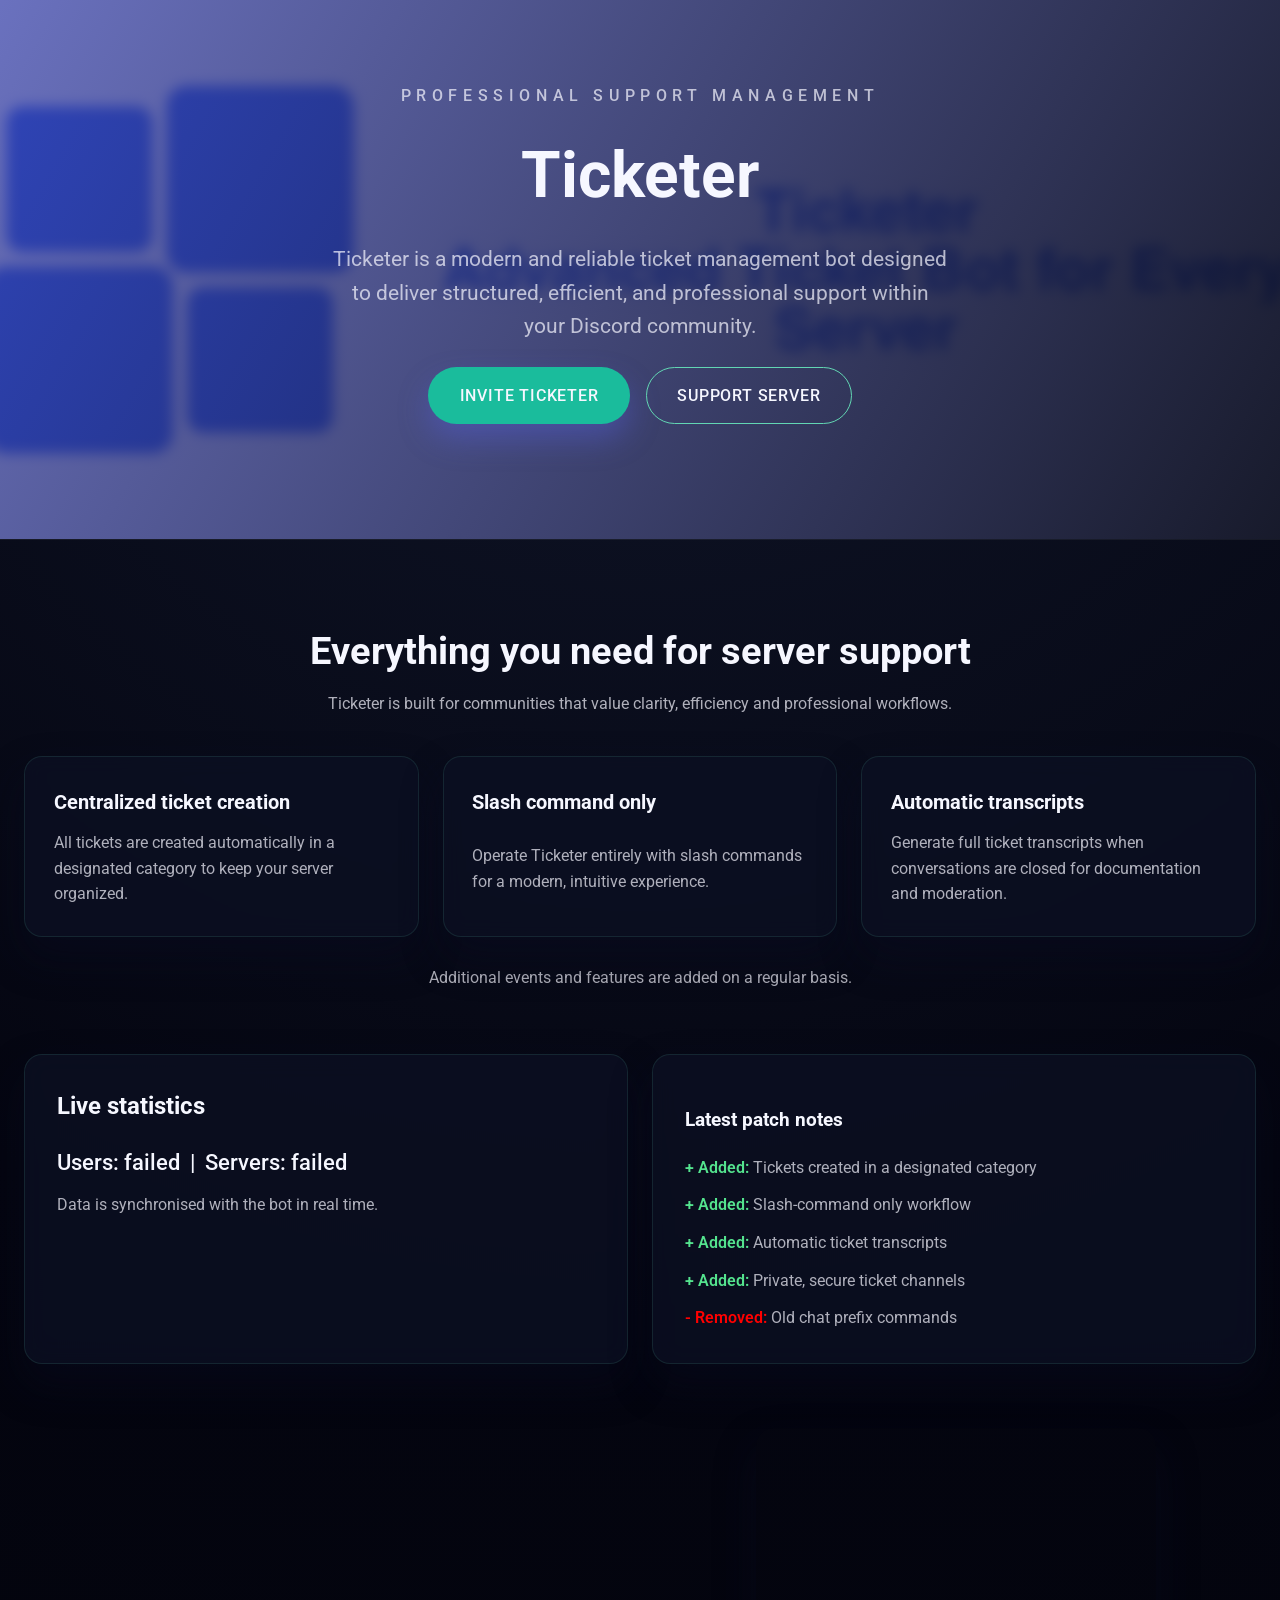
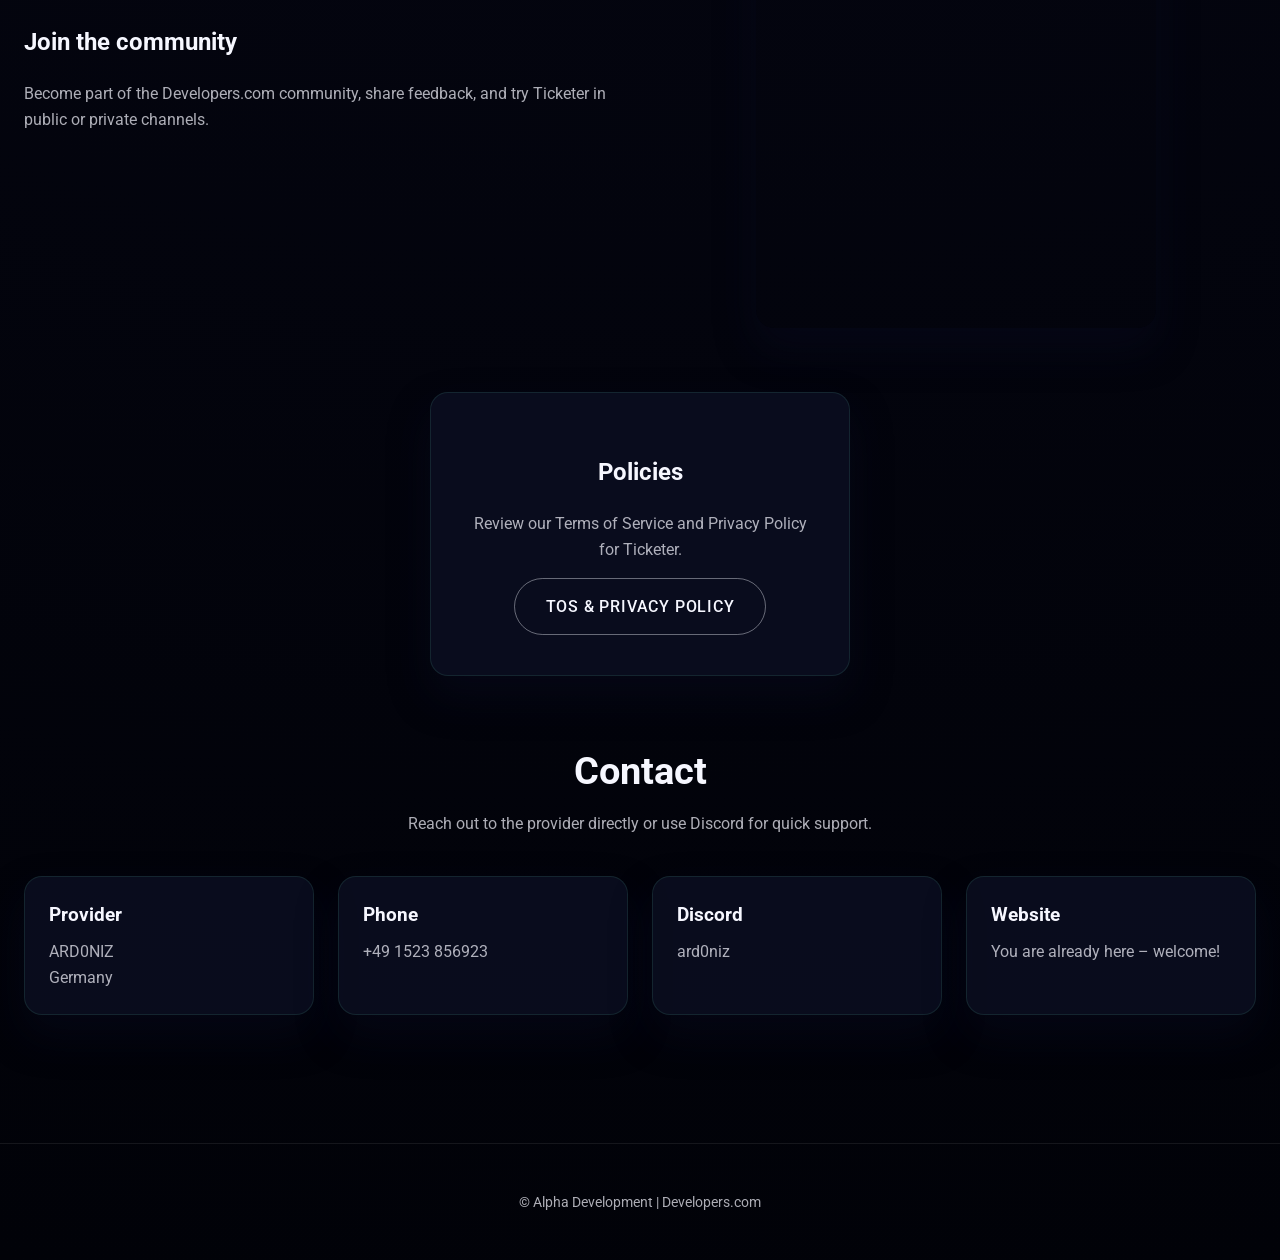
==== index.html @ adfc54b8 "Update index.html" ====
<!doctype html>
<html lang="en">

<head>
    <meta charset="utf-8">
    <title>Ticketer</title>
    <meta name="author" content="windows">
    <meta name="date" content="2023-05-12T11:14:05+0200">
    <meta name="viewport" content="width=device-width, initial-scale=1">
    <link rel="stylesheet" href="style.css" type="text/css">
    <link rel="icon" type="image/x-icon" href="Bilder/Logo.png">

    <link rel="preconnect" href="https://fonts.googleapis.com">
    <link rel="preconnect" href="https://fonts.gstatic.com" crossorigin>
    <link href="https://fonts.googleapis.com/css2?family=Roboto:wght@100;300;500;700&display=swap" rel="stylesheet">
<!-- Open Graph für Discord (Großes Banner) -->
<meta property="og:title" content="Ticketer - Professional Ticket Management">
<meta property="og:description" content="Ticketer – modern, reliable ticket management for Discord with transcripts, private channels and slash commands.">
<meta property="og:image" content="https://ard0niz.github.io/ticketer/Bilder/Logo_BG.png">
<meta property="og:url" content="https://ard0niz.github.io/ticketer">
<meta property="og:type" content="website">

<!-- Embed Seitenleistenfarbe -->
<meta name="theme-color" content="#1abc9c">

</head>

<body>
    <header class="hero">
        <img src="Bilder/Banner.jpg" alt="Ticketer Banner" class="hero-image">
        <div class="hero-overlay"></div>
        <div class="hero-content">
            <p class="hero-subtitle">Professional Support Management</p>
            <h1 class="hero-title">Ticketer</h1>
            <p class="hero-text">Ticketer is a modern and reliable ticket management bot designed to deliver structured, efficient, and professional support within your Discord community.</p>
            <div class="cta-group">
                <a class="btn btn-primary" href="https://discord.com/oauth2/authorize?client_id=1038395326354161684"
                    target="_blank" rel="noreferrer">Invite Ticketer</a>
                <a class="btn" href="https://discord.gg/5dGWwdHa3e" target="_blank" rel="noreferrer">Support Server</a>
            </div>
        </div>
    </header>

    <main class="main">
        <section class="features" aria-labelledby="features-title">
            <div class="section-header">
                <h2 id="features-title">Everything you need for server support</h2>
                <p>Ticketer is built for communities that value clarity, efficiency and professional workflows.</p>
            </div>
            <div class="feature-grid">
                <article class="feature-card">
                    <h3>Centralized ticket creation</h3>
                    <p>All tickets are created automatically in a designated category to keep your server organized.</p>
                </article>
                <article class="feature-card">
                    <h3>Slash command only</h3>
                    <p>Operate Ticketer entirely with slash commands for a modern, intuitive experience.</p>
                </article>
                <article class="feature-card">
                    <h3>Automatic transcripts</h3>
                    <p>Generate full ticket transcripts when conversations are closed for documentation and moderation.</p>
                </article>
            </div>
            <p class="feature-note">Additional events and features are added on a regular basis.</p>
        </section>

        <section class="stats-section" aria-labelledby="stats-title">
            <div class="stats-card">
                <h2 id="stats-title">Live statistics</h2>
                <p class="stats-text">Users: <span id="userCount">failed</span> &nbsp;|&nbsp; Servers: <span id="guildCount">failed</span></p>
                <p class="stats-hint">Data is synchronised with the bot in real time.</p>
            </div>
            <aside class="patch-card" aria-labelledby="patch-title">
                <h3 id="patch-title">Latest patch notes</h3>
                <ul>
                    <li><span class="status-add">+ Added:</span> Tickets created in a designated category</li>
                    <li><span class="status-add">+ Added:</span> Slash-command only workflow</li>
                    <li><span class="status-add">+ Added:</span> Automatic ticket transcripts</li>
                    <li><span class="status-add">+ Added:</span> Private, secure ticket channels</li>
                    <li><span class="status-remove">- Removed:</span> Old chat prefix commands</li>
                </ul>
            </aside>
        </section>

        <section class="discord-section" aria-labelledby="discord-title">
            <div class="discord-text">
                <h2 id="discord-title">Join the community</h2>
                <p>Become part of the Developers.com community, share feedback, and try Ticketer in public or private channels.</p>
            </div>
            <div class="discord-widget">
                <iframe src="https://discord.com/widget?id=1417925637162799209&theme=dark" width="350" height="500"
                    allowtransparency="true" frameborder="0"
                    sandbox="allow-popups allow-popups-to-escape-sandbox allow-same-origin allow-scripts"></iframe>
            </div>
        </section>

        <section class="policies" aria-labelledby="policies-title">
            <div class="policies-card">
                <h2 id="policies-title">Policies</h2>
                <p>Review our Terms of Service and Privacy Policy for Ticketer.</p>
                <a class="btn btn-outline" href="tos.pp.html">ToS &amp; Privacy Policy</a>
            </div>
        </section>

        <section class="contact" aria-labelledby="contact-title">
            <div class="section-header">
                <h2 id="contact-title">Contact</h2>
                <p>Reach out to the provider directly or use Discord for quick support.</p>
            </div>
            <div class="contact-grid">
                <div class="contact-card">
                    <h3>Provider</h3>
                    <p>ARD0NIZ<br>Germany</p>
                </div>
                <div class="contact-card">
                    <h3>Phone</h3>
                    <p>+49 1523 856923</p>
                </div>
                <div class="contact-card">
                    <h3>Discord</h3>
                    <p><a href="https://discord.com/users/521676495316582400" target="_blank" rel="noreferrer">ard0niz</a>
                    </p>
                </div>
                <div class="contact-card">
                    <h3>Website</h3>
                    <p>You are already here &ndash; welcome!</p>
                </div>
            </div>
        </section>
    </main>

    <footer class="footer">
        <p>&copy; Alpha Development | Developers.com</p>
    </footer>

    <script src="script.js"></script>
</body>

</html>
---- style.css ----
:root {
    --bg-dark: #040510;
    --bg-darker: #010208;
    /* Accent updated to match Ticketer logo color (teal) */
    --accent: #1abc9c;
    --accent-light: #62d6b3;
    --text-primary: #f6f7ff;
    --text-secondary: rgba(246, 247, 255, 0.7);
    --card-bg: rgba(12, 15, 34, 0.8);
    --card-border: rgba(98, 214, 179, 0.12);
    --shadow: 0 20px 40px rgba(8, 12, 33, 0.45);
}

* {
    box-sizing: border-box;
}

body {
    margin: 0;
    font-family: 'Roboto', sans-serif;
    background: radial-gradient(circle at top, #11172b 0%, var(--bg-dark) 45%, var(--bg-darker) 100%);
    color: var(--text-primary);
    min-height: 100vh;
    line-height: 1.6;
}

a {
    color: inherit;
    text-decoration: none;
}

a:hover,
a:focus {
    color: var(--accent-light);
}

.hero {
    position: relative;
    min-height: 60vh;
    display: flex;
    align-items: center;
    justify-content: center;
    overflow: hidden;
    border-bottom: 1px solid rgba(255, 255, 255, 0.06);
}

.hero-image {
    position: absolute;
    inset: 0;
    width: 100%;
    height: 100%;
    object-fit: cover;
    filter: blur(6px) brightness(0.5);
    transform: scale(1.1);
}

.hero-overlay {
    position: absolute;
    inset: 0;
    background: linear-gradient(120deg, rgba(88, 101, 242, 0.55), rgba(12, 15, 34, 0.9));
}

.hero-content {
    position: relative;
    max-width: 900px;
    padding: 4rem 1.5rem 6rem;
    text-align: center;
    display: grid;
    gap: 1rem;
}

.hero-subtitle {
    text-transform: uppercase;
    letter-spacing: 0.35rem;
    font-weight: 500;
    color: var(--text-secondary);
    margin: 0;
}

.hero-title {
    font-size: clamp(2.5rem, 5vw, 4rem);
    font-weight: 700;
    margin: 0;
}

.hero-text {
    font-size: clamp(1rem, 2.4vw, 1.3rem);
    color: var(--text-secondary);
    margin: 0 auto;
    max-width: 620px;
}

.cta-group {
    display: flex;
    flex-wrap: wrap;
    gap: 1rem;
    justify-content: center;
    margin-top: 0.5rem;
}

.btn {
    display: inline-flex;
    align-items: center;
    justify-content: center;
    padding: 0.9rem 1.9rem;
    border-radius: 999px;
    border: 1px solid var(--accent-light);
    color: var(--text-primary);
    font-weight: 500;
    letter-spacing: 0.05em;
    text-transform: uppercase;
    transition: all 0.3s ease;
    background: transparent;
    box-shadow: none;
}

.btn-primary {
    background: var(--accent);
    border-color: transparent;
    box-shadow: 0 15px 30px rgba(88, 101, 242, 0.35);
}

.btn-outline {
    border-color: rgba(246, 247, 255, 0.4);
}

.btn:hover,
.btn:focus {
    transform: translateY(-2px);
    box-shadow: 0 14px 28px rgba(88, 101, 242, 0.35);
}

.btn:not(.btn-primary):hover,
.btn:not(.btn-primary):focus {
    background: rgba(255, 255, 255, 0.06);
}

main {
    padding: 3rem 1.5rem 4rem;
}

.section-header {
    text-align: center;
    margin: 0 auto 2.5rem;
    max-width: 720px;
}

.section-header h2 {
    font-size: clamp(1.8rem, 3vw, 2.4rem);
    margin-bottom: 0.6rem;
}

.section-header p {
    color: var(--text-secondary);
    margin: 0;
}

.features {
    margin-bottom: 4rem;
}

.feature-grid {
    display: grid;
    gap: 1.5rem;
    grid-template-columns: repeat(auto-fit, minmax(220px, 1fr));
}

.feature-card {
    background: var(--card-bg);
    border: 1px solid var(--card-border);
    border-radius: 18px;
    padding: 1.8rem;
    box-shadow: var(--shadow);
    backdrop-filter: blur(10px);
    display: grid;
    gap: 0.75rem;
}

.feature-card h3 {
    margin: 0;
    font-size: 1.25rem;
}

.feature-card p {
    margin: 0;
    color: var(--text-secondary);
}

.feature-note {
    text-align: center;
    margin-top: 1.75rem;
    color: var(--text-secondary);
}

.stats-section {
    display: grid;
    gap: 1.5rem;
    grid-template-columns: repeat(auto-fit, minmax(260px, 1fr));
    margin-bottom: 4rem;
}

.stats-card,
.patch-card {
    background: var(--card-bg);
    border-radius: 18px;
    padding: 2rem;
    border: 1px solid var(--card-border);
    box-shadow: var(--shadow);
    backdrop-filter: blur(12px);
}

.stats-card h2 {
    margin-top: 0;
}

.stats-text {
    font-size: 1.35rem;
    margin: 0.75rem 0;
    font-weight: 500;
}

.stats-hint {
    color: var(--text-secondary);
    margin: 0;
}

.patch-card ul {
    list-style: none;
    padding: 0;
    margin: 1rem 0 0;
    display: grid;
    gap: 0.75rem;
}

.patch-card li {
    color: var(--text-secondary);
}

.status-add {
    color: #54e38e;
    font-weight: 600;
}

.status-remove {
    color: #ff0000;
    font-weight: 600;
}

.discord-section {
    display: grid;
    gap: 2rem;
    grid-template-columns: repeat(auto-fit, minmax(280px, 1fr));
    align-items: center;
    margin-bottom: 4rem;
}

.discord-text h2 {
    margin-top: 0;
}

.discord-text p {
    color: var(--text-secondary);
    margin-bottom: 0;
}

.discord-widget {
    display: flex;
    justify-content: center;
}

.discord-widget iframe {
    width: min(100%, 400px);
    height: 500px;
    border-radius: 18px;
    border: none;
    box-shadow: var(--shadow);
}

.policies {
    margin-bottom: 4rem;
    display: flex;
    justify-content: center;
}

.policies-card {
    text-align: center;
    max-width: 420px;
    background: var(--card-bg);
    border-radius: 18px;
    padding: 2.5rem 2rem;
    border: 1px solid var(--card-border);
    box-shadow: var(--shadow);
}

.policies-card p {
    color: var(--text-secondary);
}

.contact {
    margin-bottom: 4rem;
}

.contact-grid {
    display: grid;
    gap: 1.5rem;
    grid-template-columns: repeat(auto-fit, minmax(180px, 1fr));
}

.contact-card {
    background: var(--card-bg);
    border-radius: 18px;
    padding: 1.5rem;
    border: 1px solid var(--card-border);
    box-shadow: var(--shadow);
}

.contact-card h3 {
    margin-top: 0;
    margin-bottom: 0.5rem;
}

.contact-card p {
    margin: 0;
    color: var(--text-secondary);
}

.legal-main {
    display: grid;
    gap: 3.5rem;
}

.legal-section {
    display: grid;
    gap: 2rem;
}

.legal-card {
    background: var(--card-bg);
    border-radius: 18px;
    border: 1px solid var(--card-border);
    box-shadow: var(--shadow);
    padding: clamp(1.75rem, 3vw, 2.5rem);
    backdrop-filter: blur(12px);
}

.legal-list {
    display: grid;
    gap: 1.75rem;
    margin: 0;
    padding-left: 1.25rem;
}

.legal-list > li {
    color: var(--text-secondary);
}

.legal-list h3 {
    margin: 0 0 0.5rem;
    color: var(--text-primary);
    font-size: 1.15rem;
}

.legal-list p {
    margin: 0;
}

.legal-list ul {
    margin: 0.75rem 0 0;
    padding-left: 1.1rem;
}

.legal-list ul li {
    margin-bottom: 0.35rem;
}

.footer {
    border-top: 1px solid rgba(255, 255, 255, 0.08);
    padding: 2rem 1.5rem;
    text-align: center;
    color: var(--text-secondary);
    font-size: 0.9rem;
}

@media (max-width: 768px) {
    .hero-content {
        padding: 3.5rem 1.25rem 5rem;
    }

    .hero-subtitle {
        letter-spacing: 0.25rem;
    }

    .discord-widget iframe {
        height: 280px;
    }
}

@media (max-width: 480px) {
    .cta-group {
        flex-direction: column;
        align-items: stretch;
    }

    .stats-text {
        font-size: 1.15rem;
    }

    .policies-card {
        padding: 2rem 1.5rem;
    }
}
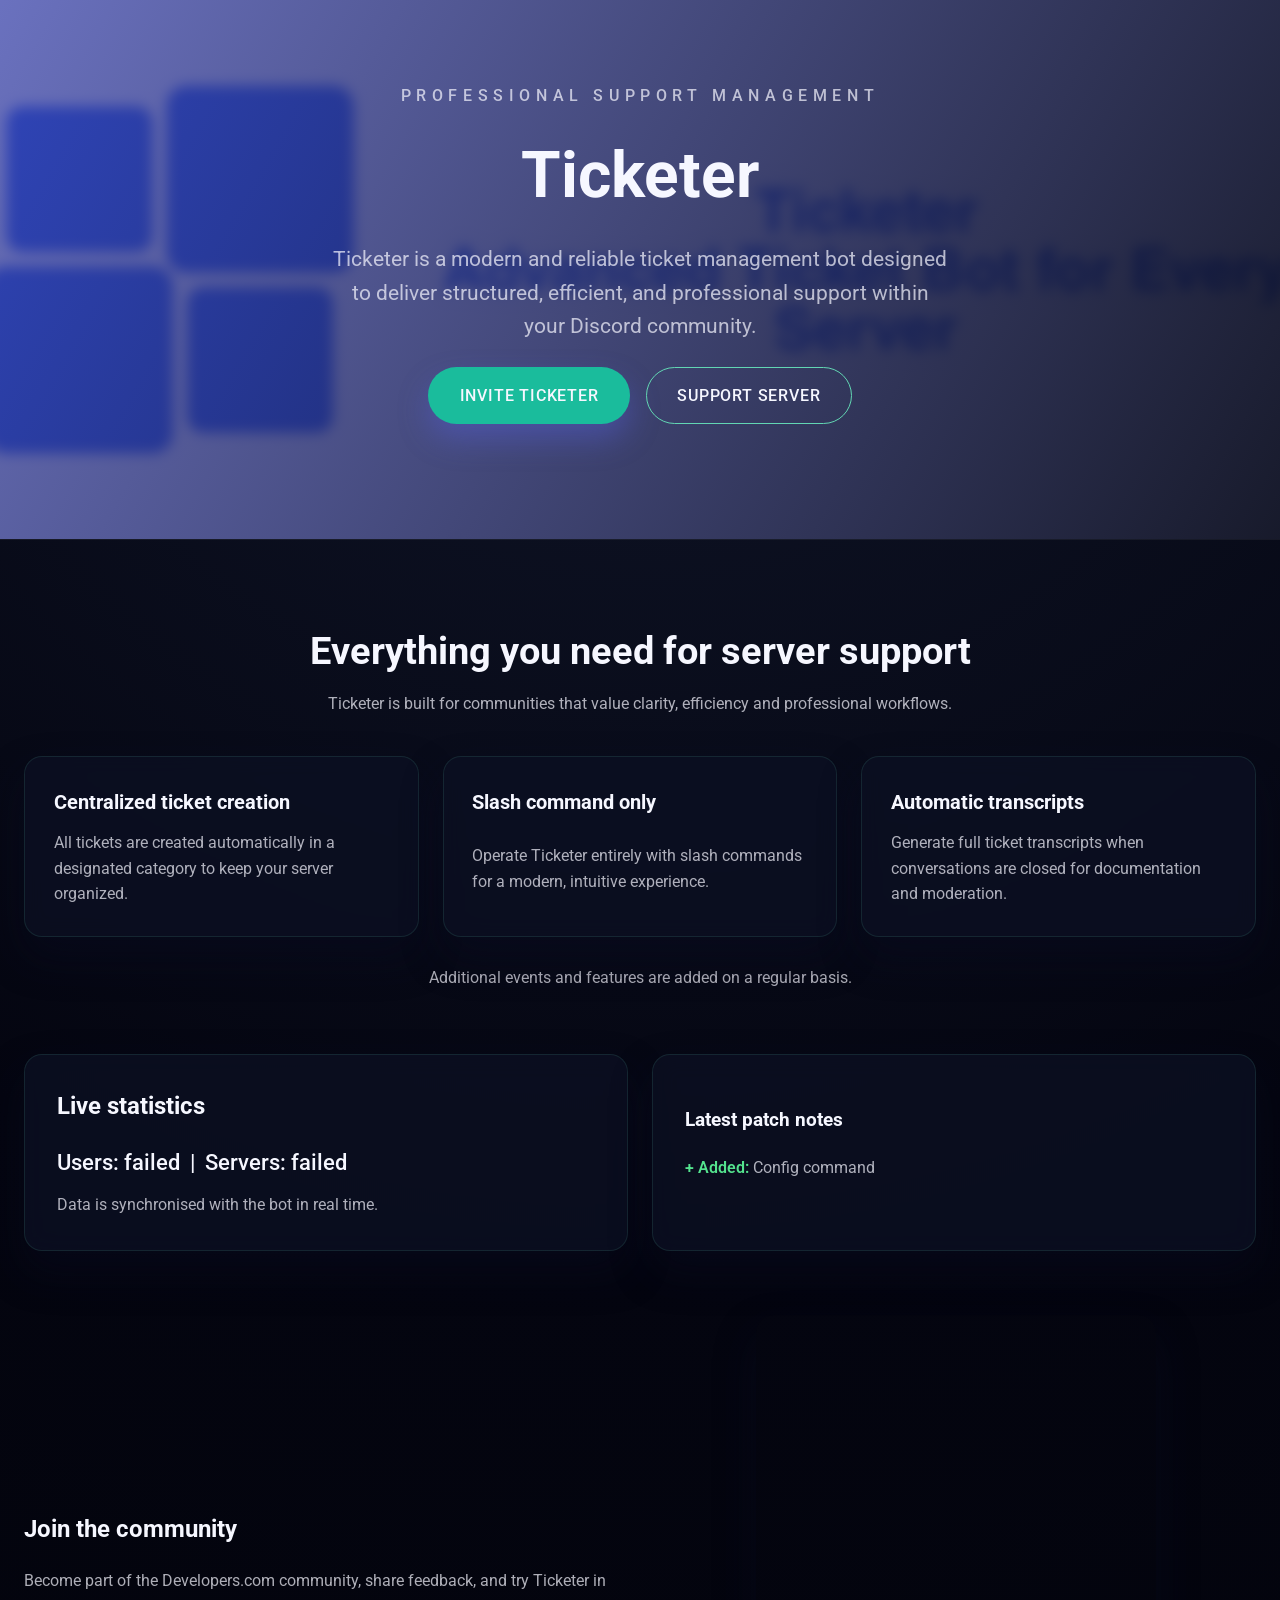
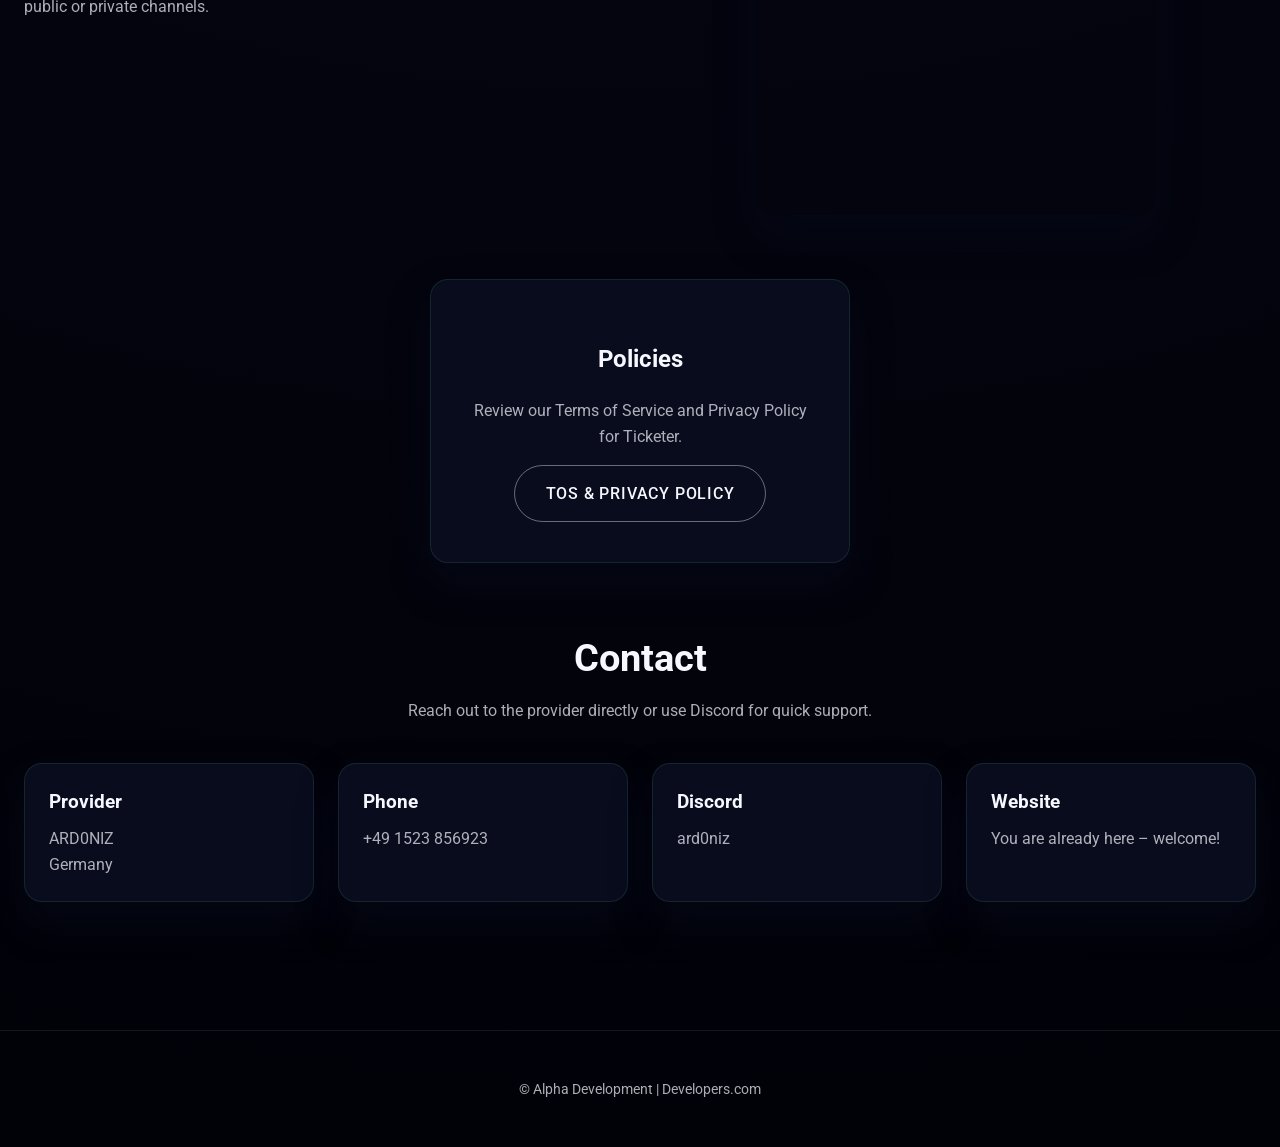
==== commit 7916ca29: "Update index.html" ====
--- a/index.html
+++ b/index.html
@@ -21,7 +21,7 @@
 <meta property="og:type" content="website">
 
 <!-- Embed Seitenleistenfarbe -->
-<meta name="theme-color" content="#1abc9c">
+<meta name="theme-color" content="#003fef">
 
 </head>
 
@@ -73,11 +73,7 @@
             <aside class="patch-card" aria-labelledby="patch-title">
                 <h3 id="patch-title">Latest patch notes</h3>
                 <ul>
-                    <li><span class="status-add">+ Added:</span> Tickets created in a designated category</li>
-                    <li><span class="status-add">+ Added:</span> Slash-command only workflow</li>
-                    <li><span class="status-add">+ Added:</span> Automatic ticket transcripts</li>
-                    <li><span class="status-add">+ Added:</span> Private, secure ticket channels</li>
-                    <li><span class="status-remove">- Removed:</span> Old chat prefix commands</li>
+                    <li><span class="status-add">+ Added:</span> Config command</li>
                 </ul>
             </aside>
         </section>
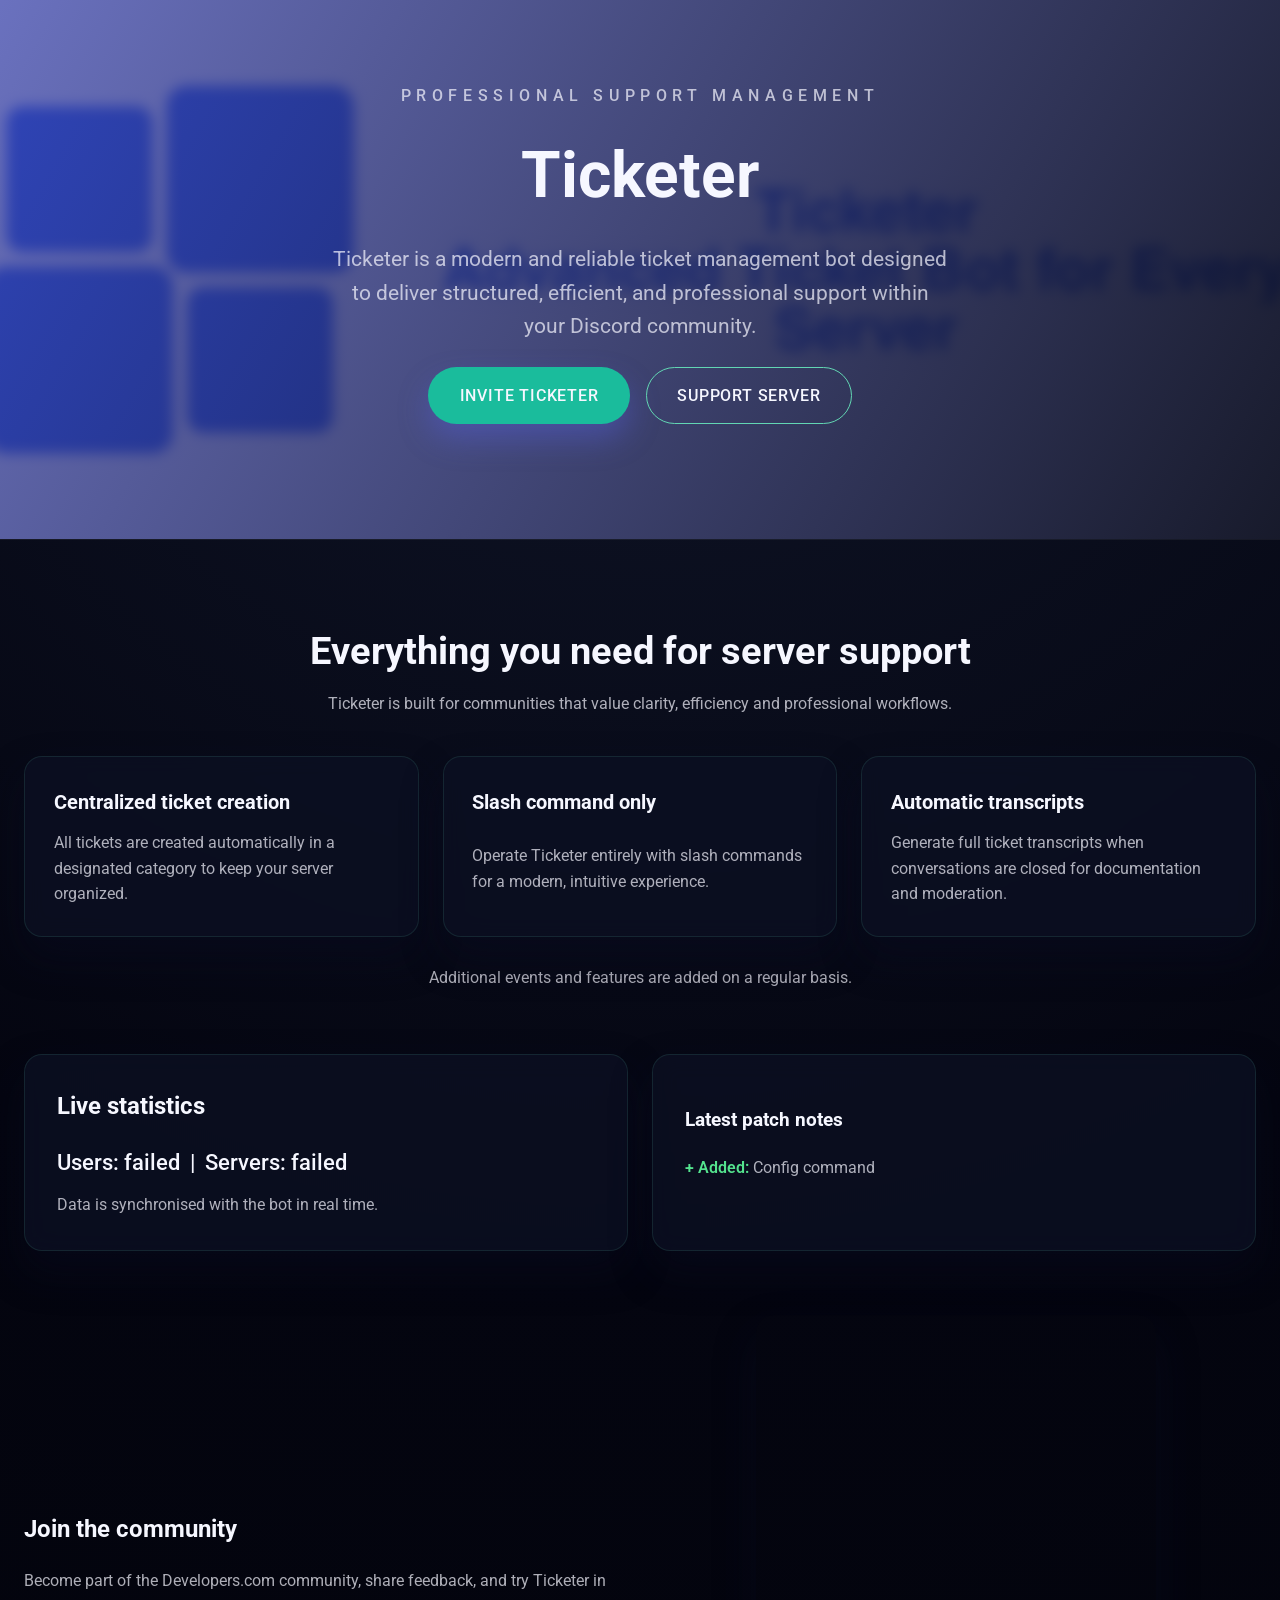
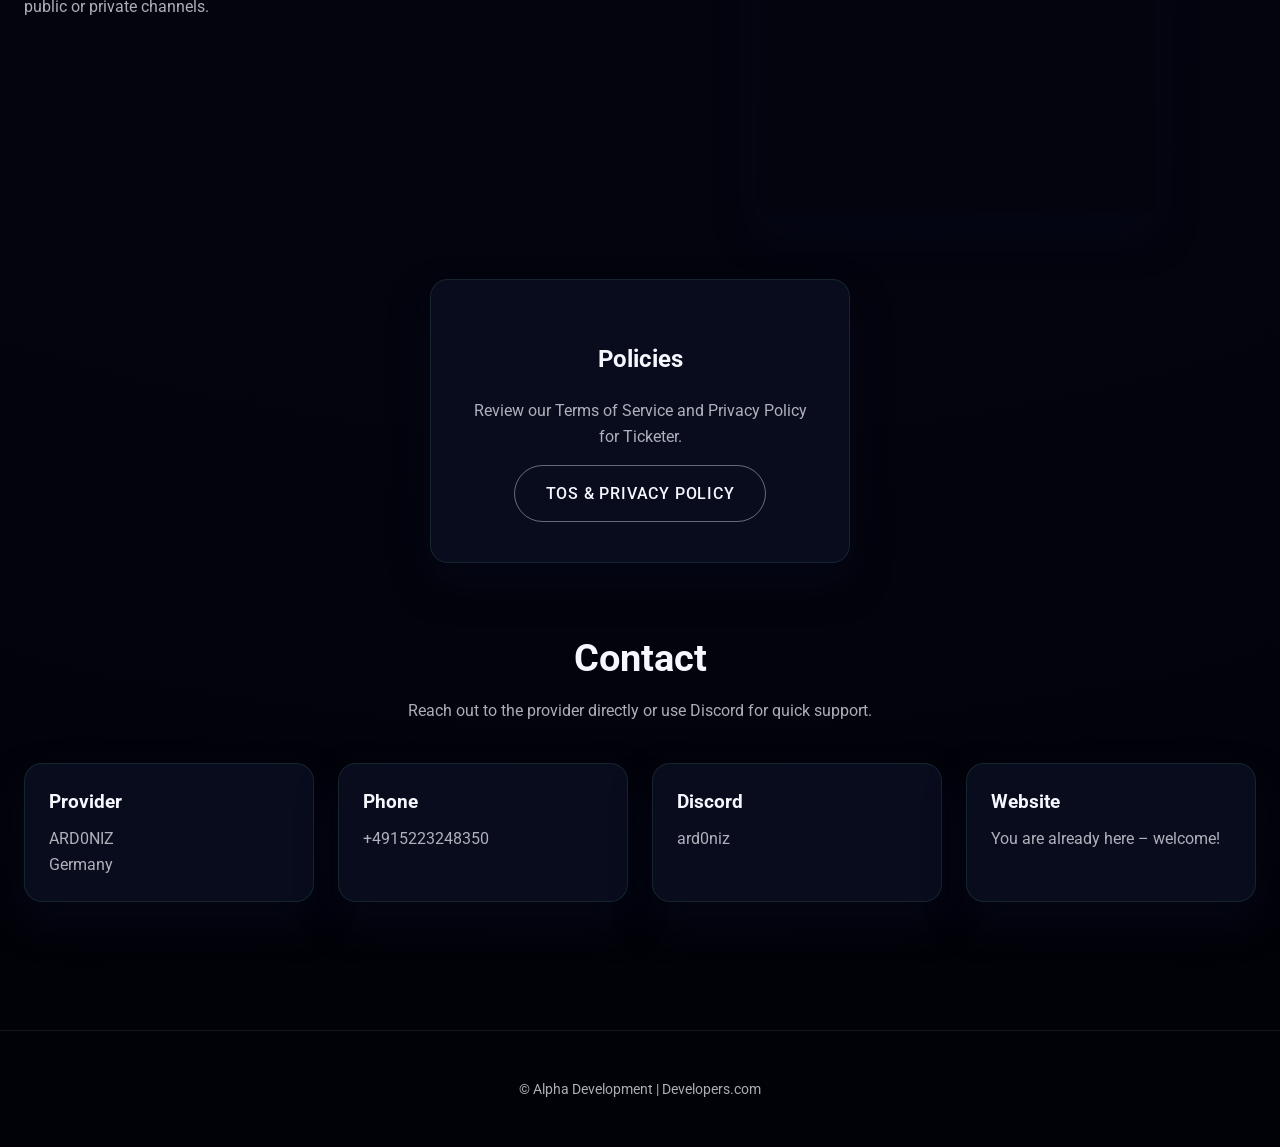
==== commit 0c23cec9: "Update phone number to +4915223248350 Co-authored-by: ARD0NIZ <96878771+ARD0NIZ@users.noreply.github" ====
--- a/index.html
+++ b/index.html
@@ -110,7 +110,7 @@
                 </div>
                 <div class="contact-card">
                     <h3>Phone</h3>
-                    <p>+49 1523 856923</p>
+                    <p>+4915223248350</p>
                 </div>
                 <div class="contact-card">
                     <h3>Discord</h3>
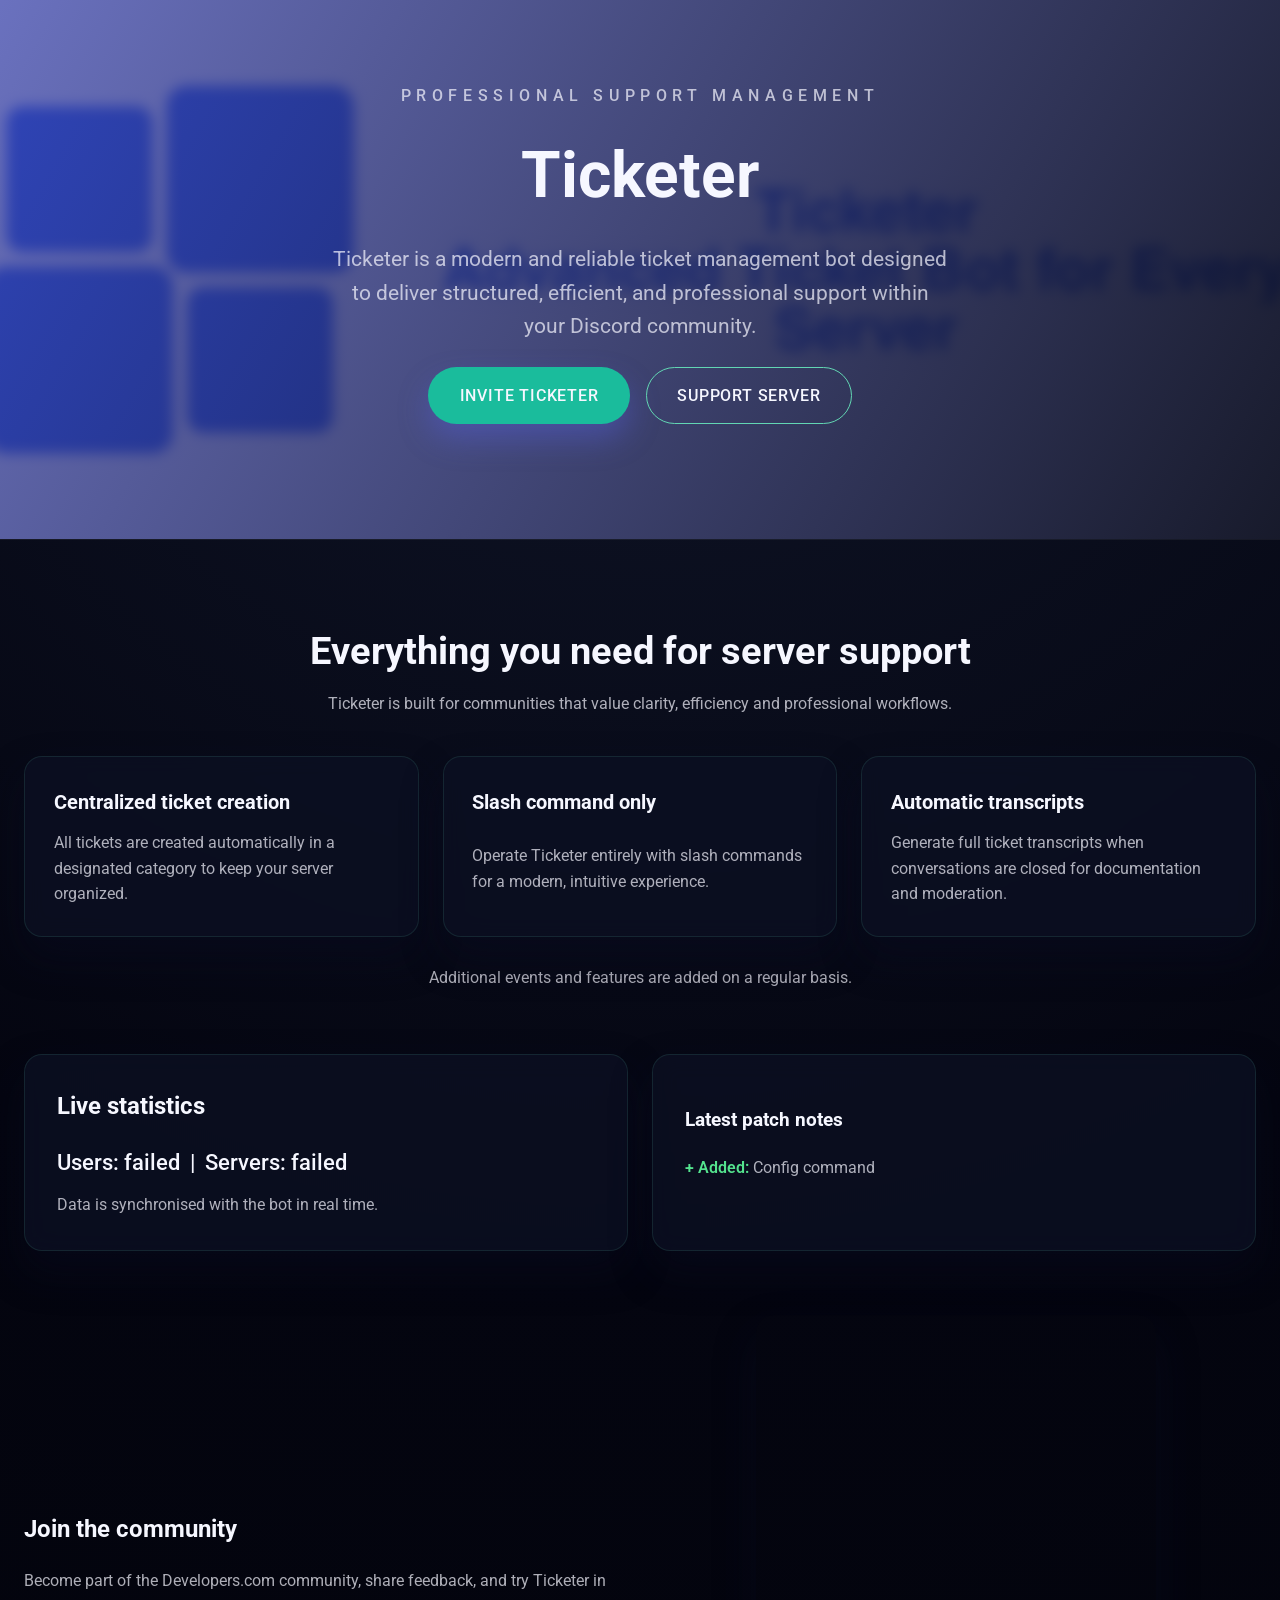
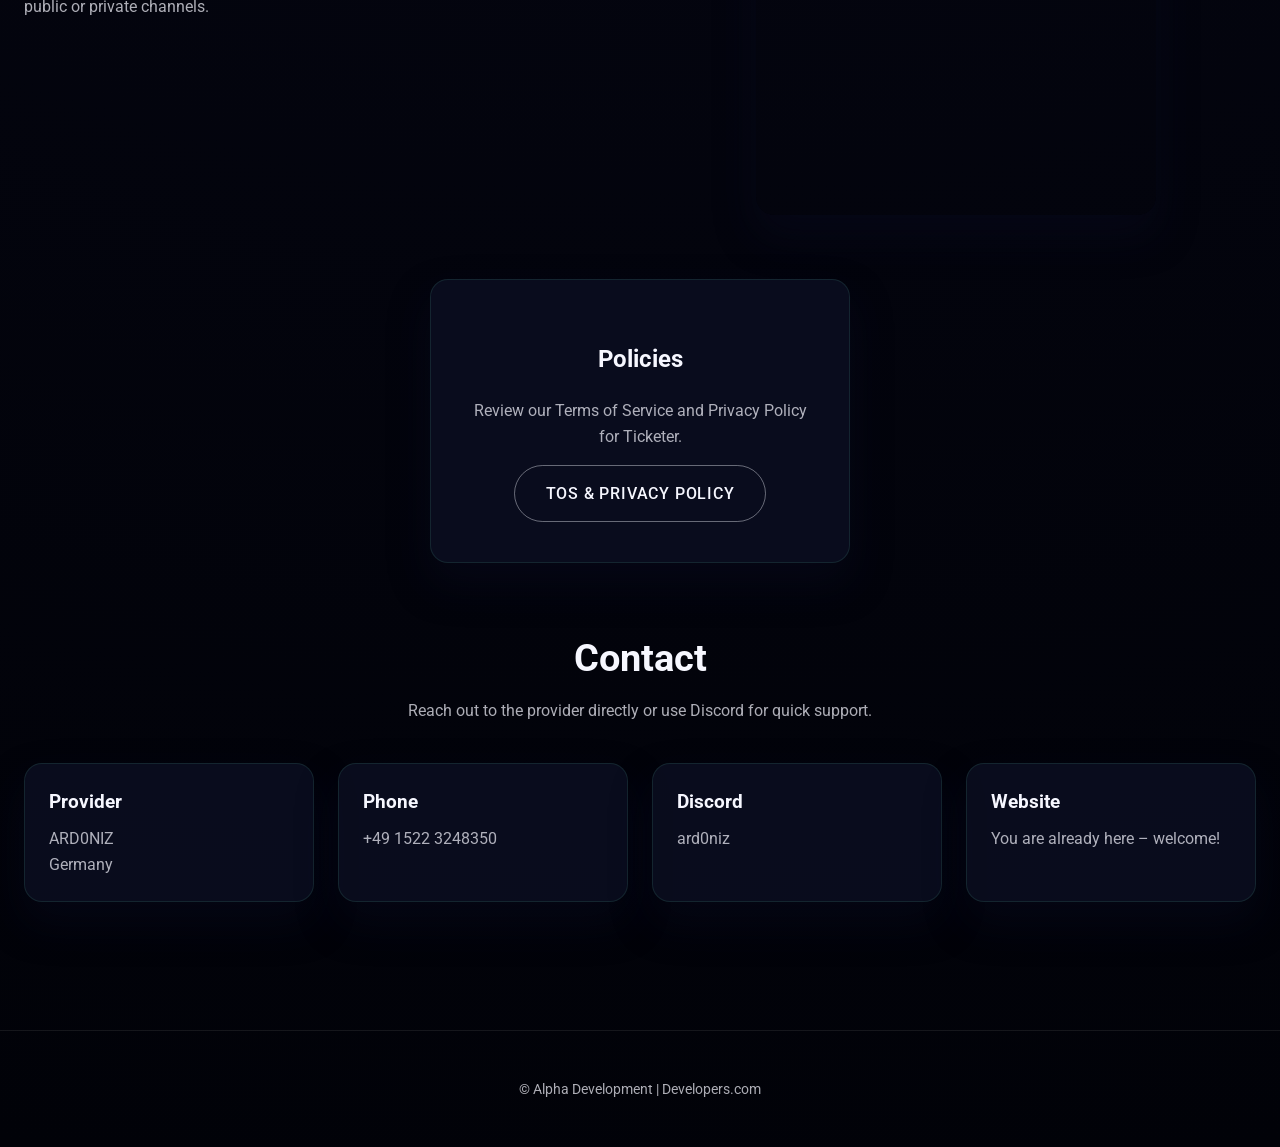
==== commit a4a0b5b7: "Update phone number format and remove redundant numbering Co-authored-by: ARD0NIZ <96878771+ARD0NIZ@" ====
--- a/index.html
+++ b/index.html
@@ -110,7 +110,7 @@
                 </div>
                 <div class="contact-card">
                     <h3>Phone</h3>
-                    <p>+4915223248350</p>
+                    <p>+49 1522 3248350</p>
                 </div>
                 <div class="contact-card">
                     <h3>Discord</h3>
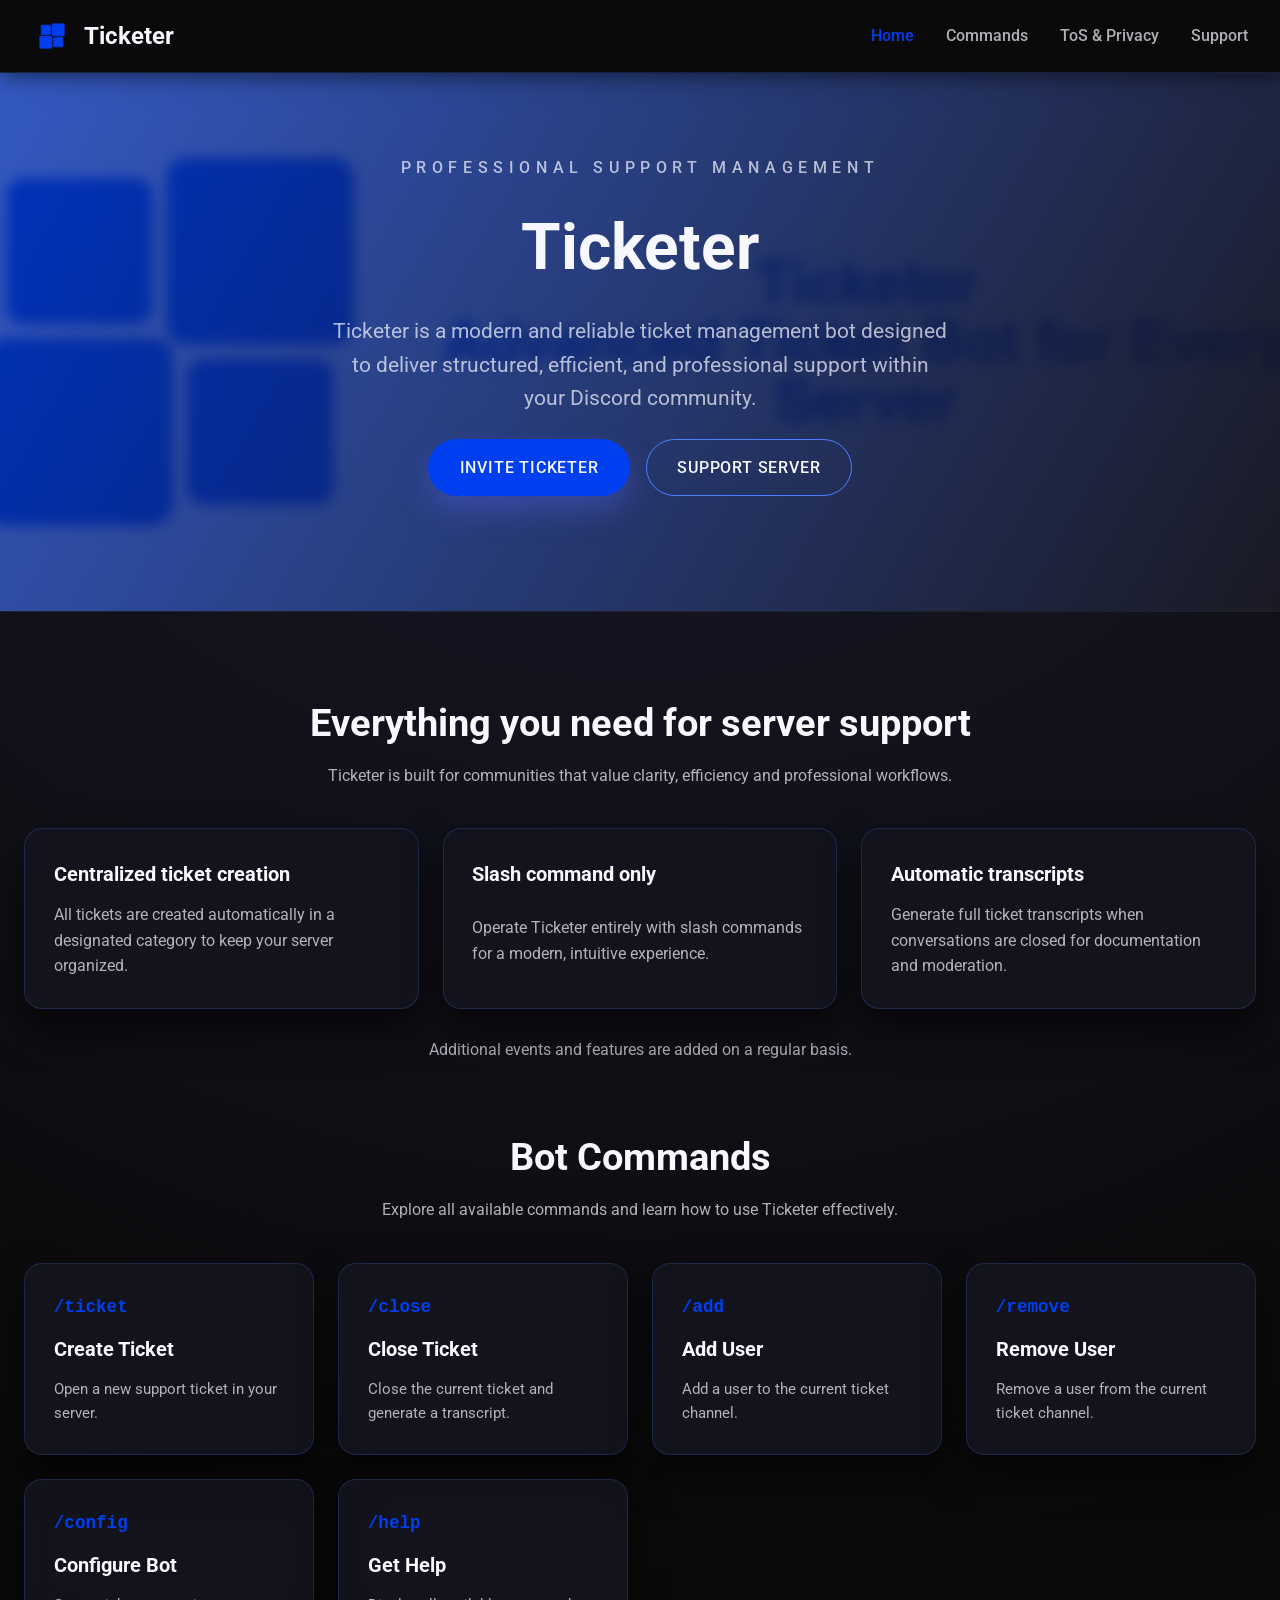
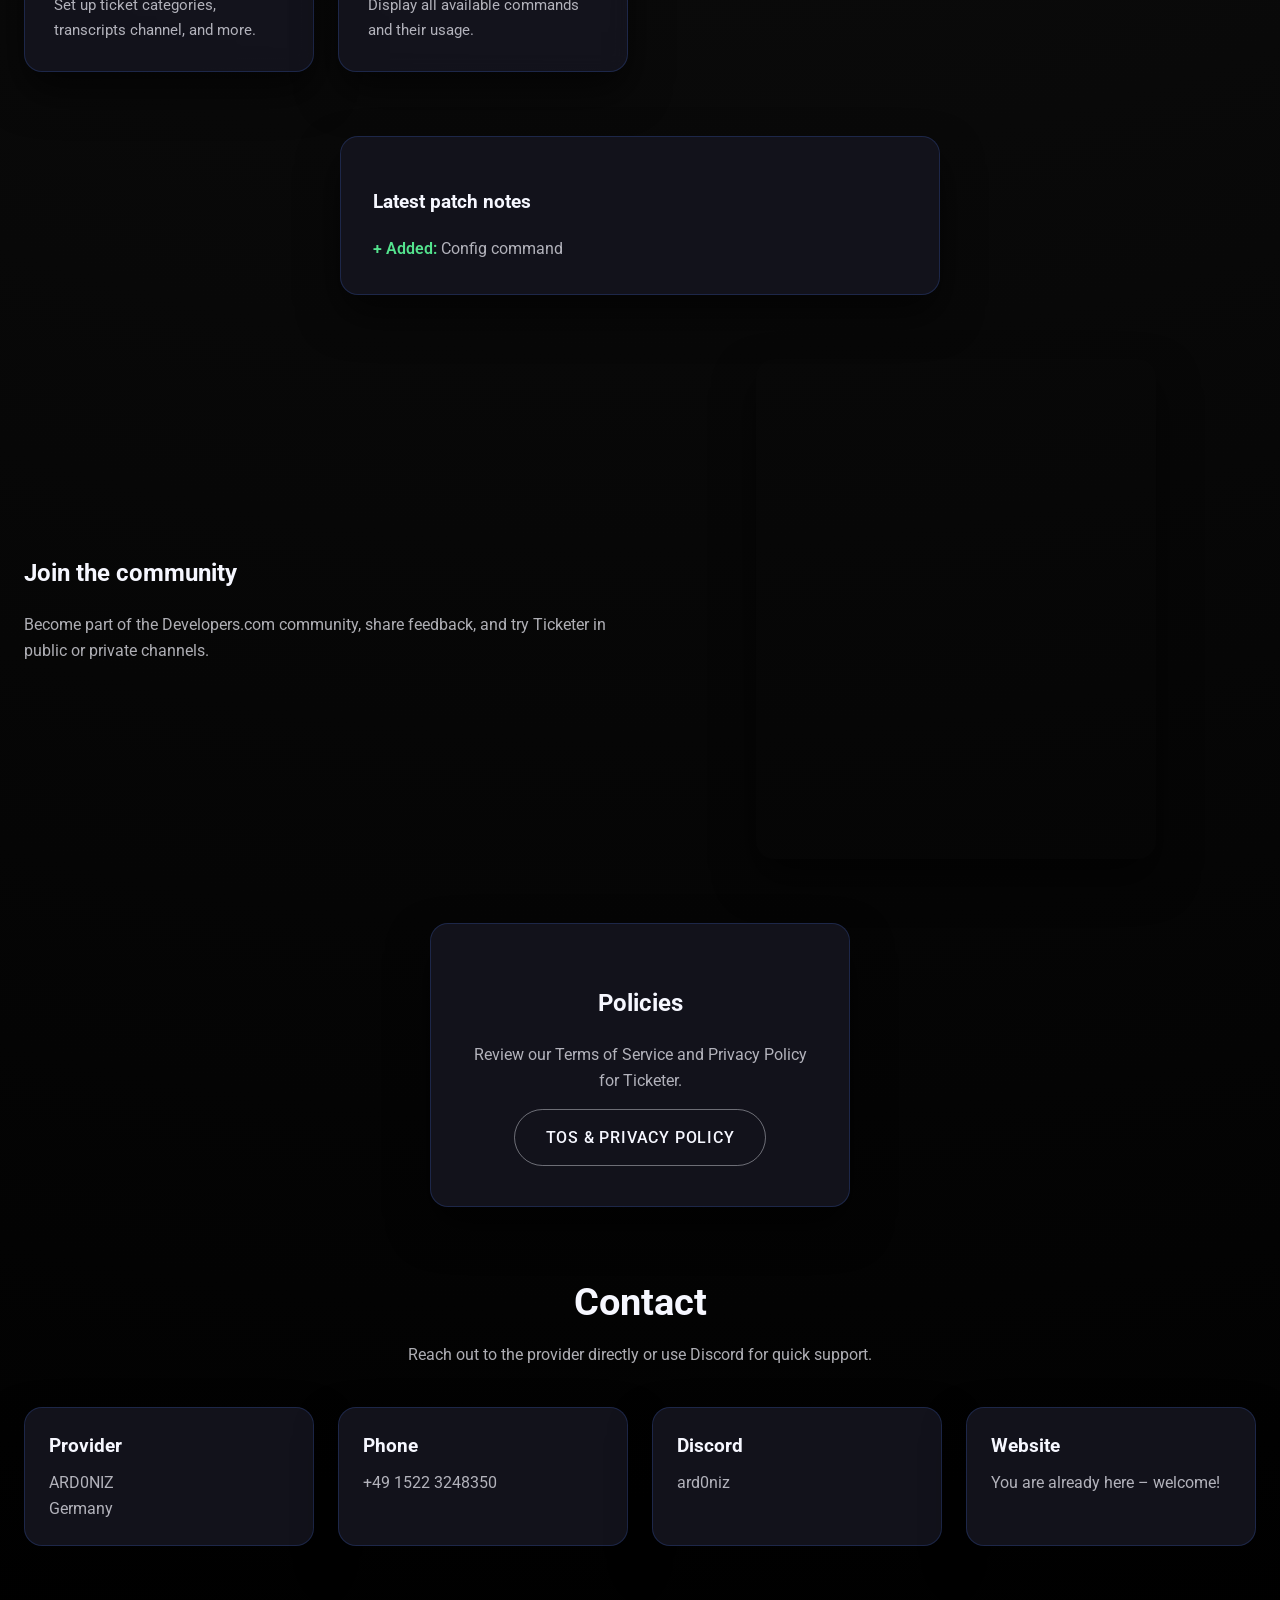
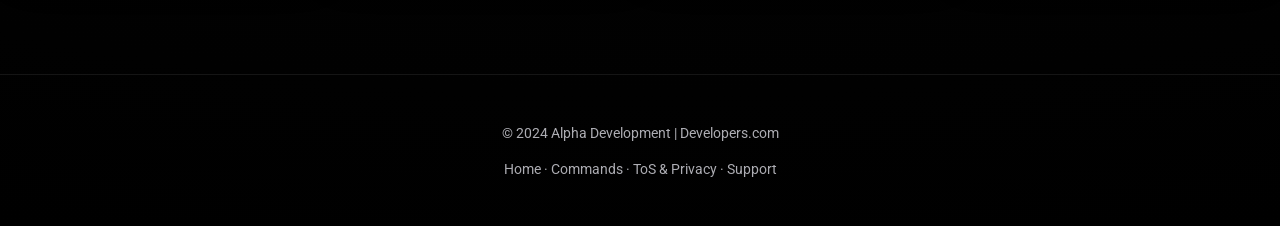
==== commit ac1f653e: "Redesign website: new color scheme, navigation, command pages, and remove API section Co-authored-by" ====
--- a/index.html
+++ b/index.html
@@ -3,12 +3,12 @@
 
 <head>
     <meta charset="utf-8">
-    <title>Ticketer</title>
+    <title>Ticketer - Professional Ticket Management</title>
     <meta name="author" content="windows">
     <meta name="date" content="2023-05-12T11:14:05+0200">
     <meta name="viewport" content="width=device-width, initial-scale=1">
     <link rel="stylesheet" href="style.css" type="text/css">
-    <link rel="icon" type="image/x-icon" href="Bilder/Logo.png">
+    <link rel="icon" type="image/png" href="Bilder/Logo.png" sizes="512x512">
 
     <link rel="preconnect" href="https://fonts.googleapis.com">
     <link rel="preconnect" href="https://fonts.gstatic.com" crossorigin>
@@ -25,7 +25,24 @@
 
 </head>
 
-<body>
+<body class="has-nav">
+    <!-- Navigation Header -->
+    <nav class="nav-header">
+        <div class="nav-container">
+            <a href="index.html" class="nav-logo">
+                <img src="Bilder/Logo.png" alt="Ticketer Logo">
+                <span>Ticketer</span>
+            </a>
+            <button class="nav-toggle" aria-label="Toggle navigation">☰</button>
+            <ul class="nav-menu">
+                <li><a href="index.html" class="active">Home</a></li>
+                <li><a href="commands.html">Commands</a></li>
+                <li><a href="tos.pp.html">ToS & Privacy</a></li>
+                <li><a href="https://discord.gg/5dGWwdHa3e" target="_blank">Support</a></li>
+            </ul>
+        </div>
+    </nav>
+
     <header class="hero">
         <img src="Bilder/Banner.jpg" alt="Ticketer Banner" class="hero-image">
         <div class="hero-overlay"></div>
@@ -64,19 +81,51 @@
             <p class="feature-note">Additional events and features are added on a regular basis.</p>
         </section>
 
-        <section class="stats-section" aria-labelledby="stats-title">
-            <div class="stats-card">
-                <h2 id="stats-title">Live statistics</h2>
-                <p class="stats-text">Users: <span id="userCount">failed</span> &nbsp;|&nbsp; Servers: <span id="guildCount">failed</span></p>
-                <p class="stats-hint">Data is synchronised with the bot in real time.</p>
-            </div>
-            <aside class="patch-card" aria-labelledby="patch-title">
-                <h3 id="patch-title">Latest patch notes</h3>
-                <ul>
-                    <li><span class="status-add">+ Added:</span> Config command</li>
-                </ul>
-            </aside>
-        </section>
+        <section class="commands-section" aria-labelledby="commands-title">
+            <div class="section-header">
+                <h2 id="commands-title">Bot Commands</h2>
+                <p>Explore all available commands and learn how to use Ticketer effectively.</p>
+            </div>
+            <div class="commands-grid">
+                <a href="commands/ticket.html" class="command-card">
+                    <code class="command-name">/ticket</code>
+                    <h3>Create Ticket</h3>
+                    <p>Open a new support ticket in your server.</p>
+                </a>
+                <a href="commands/close.html" class="command-card">
+                    <code class="command-name">/close</code>
+                    <h3>Close Ticket</h3>
+                    <p>Close the current ticket and generate a transcript.</p>
+                </a>
+                <a href="commands/add.html" class="command-card">
+                    <code class="command-name">/add</code>
+                    <h3>Add User</h3>
+                    <p>Add a user to the current ticket channel.</p>
+                </a>
+                <a href="commands/remove.html" class="command-card">
+                    <code class="command-name">/remove</code>
+                    <h3>Remove User</h3>
+                    <p>Remove a user from the current ticket channel.</p>
+                </a>
+                <a href="commands/config.html" class="command-card">
+                    <code class="command-name">/config</code>
+                    <h3>Configure Bot</h3>
+                    <p>Set up ticket categories, transcripts channel, and more.</p>
+                </a>
+                <a href="commands/help.html" class="command-card">
+                    <code class="command-name">/help</code>
+                    <h3>Get Help</h3>
+                    <p>Display all available commands and their usage.</p>
+                </a>
+            </div>
+        </section>
+
+        <aside class="patch-card" aria-labelledby="patch-title" style="max-width: 600px; margin: 0 auto 4rem;">
+            <h3 id="patch-title">Latest patch notes</h3>
+            <ul>
+                <li><span class="status-add">+ Added:</span> Config command</li>
+            </ul>
+        </aside>
 
         <section class="discord-section" aria-labelledby="discord-title">
             <div class="discord-text">
@@ -126,10 +175,37 @@
     </main>
 
     <footer class="footer">
-        <p>&copy; Alpha Development | Developers.com</p>
+        <div style="max-width: 1400px; margin: 0 auto;">
+            <p>&copy; 2024 Alpha Development | Developers.com</p>
+            <p style="margin-top: 0.5rem; font-size: 0.85rem;">
+                <a href="index.html">Home</a> · 
+                <a href="commands.html">Commands</a> · 
+                <a href="tos.pp.html">ToS & Privacy</a> · 
+                <a href="https://discord.gg/5dGWwdHa3e" target="_blank">Support</a>
+            </p>
+        </div>
     </footer>
 
-    <script src="script.js"></script>
+    <script>
+        // Mobile navigation toggle
+        document.addEventListener('DOMContentLoaded', function() {
+            const navToggle = document.querySelector('.nav-toggle');
+            const navMenu = document.querySelector('.nav-menu');
+            
+            if (navToggle && navMenu) {
+                navToggle.addEventListener('click', function() {
+                    navMenu.classList.toggle('active');
+                });
+                
+                // Close menu when clicking outside
+                document.addEventListener('click', function(event) {
+                    if (!navToggle.contains(event.target) && !navMenu.contains(event.target)) {
+                        navMenu.classList.remove('active');
+                    }
+                });
+            }
+        });
+    </script>
 </body>
 
 </html>
--- a/style.css
+++ b/style.css
@@ -1,14 +1,14 @@
 :root {
-    --bg-dark: #040510;
-    --bg-darker: #010208;
-    /* Accent updated to match Ticketer logo color (teal) */
-    --accent: #1abc9c;
-    --accent-light: #62d6b3;
+    --bg-dark: #0a0a0a;
+    --bg-darker: #000000;
+    /* Accent updated to match Ticketer logo color (blue) */
+    --accent: #003fef;
+    --accent-light: #4d7fff;
     --text-primary: #f6f7ff;
     --text-secondary: rgba(246, 247, 255, 0.7);
-    --card-bg: rgba(12, 15, 34, 0.8);
-    --card-border: rgba(98, 214, 179, 0.12);
-    --shadow: 0 20px 40px rgba(8, 12, 33, 0.45);
+    --card-bg: rgba(20, 20, 30, 0.9);
+    --card-border: rgba(77, 127, 255, 0.2);
+    --shadow: 0 20px 40px rgba(0, 0, 0, 0.6);
 }
 
 * {
@@ -18,7 +18,7 @@
 body {
     margin: 0;
     font-family: 'Roboto', sans-serif;
-    background: radial-gradient(circle at top, #11172b 0%, var(--bg-dark) 45%, var(--bg-darker) 100%);
+    background: radial-gradient(circle at top, #1a1a2e 0%, var(--bg-dark) 45%, var(--bg-darker) 100%);
     color: var(--text-primary);
     min-height: 100vh;
     line-height: 1.6;
@@ -57,7 +57,7 @@
 .hero-overlay {
     position: absolute;
     inset: 0;
-    background: linear-gradient(120deg, rgba(88, 101, 242, 0.55), rgba(12, 15, 34, 0.9));
+    background: linear-gradient(120deg, rgba(0, 63, 239, 0.6), rgba(20, 20, 30, 0.95));
 }
 
 .hero-content {
@@ -395,6 +395,384 @@
     }
 }
 
+/* Navigation Header Styles */
+.nav-header {
+    position: fixed;
+    top: 0;
+    left: 0;
+    right: 0;
+    background: rgba(10, 10, 10, 0.95);
+    backdrop-filter: blur(10px);
+    border-bottom: 1px solid var(--card-border);
+    padding: 1rem 2rem;
+    z-index: 1000;
+    box-shadow: 0 4px 20px rgba(0, 0, 0, 0.5);
+}
+
+.nav-container {
+    max-width: 1400px;
+    margin: 0 auto;
+    display: flex;
+    align-items: center;
+    justify-content: space-between;
+    gap: 2rem;
+}
+
+.nav-logo {
+    display: flex;
+    align-items: center;
+    gap: 0.75rem;
+    font-size: 1.5rem;
+    font-weight: 700;
+    color: var(--text-primary);
+    text-decoration: none;
+}
+
+.nav-logo img {
+    width: 40px;
+    height: 40px;
+    object-fit: contain;
+}
+
+.nav-menu {
+    display: flex;
+    gap: 2rem;
+    list-style: none;
+    margin: 0;
+    padding: 0;
+}
+
+.nav-menu a {
+    color: var(--text-secondary);
+    font-weight: 500;
+    transition: color 0.3s ease;
+    text-decoration: none;
+}
+
+.nav-menu a:hover {
+    color: var(--accent-light);
+}
+
+.nav-menu a.active {
+    color: var(--accent);
+}
+
+.nav-toggle {
+    display: none;
+    background: none;
+    border: none;
+    color: var(--text-primary);
+    font-size: 1.5rem;
+    cursor: pointer;
+    padding: 0.5rem;
+}
+
+body.has-nav {
+    padding-top: 72px;
+}
+
+@media (max-width: 768px) {
+    .nav-menu {
+        position: fixed;
+        top: 72px;
+        left: 0;
+        right: 0;
+        flex-direction: column;
+        background: rgba(10, 10, 10, 0.98);
+        backdrop-filter: blur(10px);
+        padding: 1.5rem;
+        gap: 1rem;
+        border-bottom: 1px solid var(--card-border);
+        transform: translateY(-100%);
+        transition: transform 0.3s ease;
+        opacity: 0;
+        pointer-events: none;
+    }
+
+    .nav-menu.active {
+        transform: translateY(0);
+        opacity: 1;
+        pointer-events: all;
+    }
+
+    .nav-toggle {
+        display: block;
+    }
+}
+
+/* Commands Grid */
+.commands-section {
+    margin-bottom: 4rem;
+}
+
+.commands-grid {
+    display: grid;
+    gap: 1.5rem;
+    grid-template-columns: repeat(auto-fill, minmax(280px, 1fr));
+}
+
+.command-card {
+    background: var(--card-bg);
+    border: 1px solid var(--card-border);
+    border-radius: 18px;
+    padding: 1.8rem;
+    box-shadow: var(--shadow);
+    backdrop-filter: blur(10px);
+    display: grid;
+    gap: 0.75rem;
+    text-decoration: none;
+    transition: all 0.3s ease;
+}
+
+.command-card:hover {
+    transform: translateY(-4px);
+    border-color: var(--accent);
+    box-shadow: 0 25px 50px rgba(0, 63, 239, 0.4);
+}
+
+.command-name {
+    font-family: 'Courier New', monospace;
+    color: var(--accent);
+    font-size: 1.1rem;
+    font-weight: 600;
+    margin: 0;
+}
+
+.command-card h3 {
+    margin: 0;
+    font-size: 1.25rem;
+    color: var(--text-primary);
+}
+
+.command-card p {
+    margin: 0;
+    color: var(--text-secondary);
+    font-size: 0.95rem;
+}
+
+/* Discord Embed Mockup */
+.discord-embed {
+    background: #2f3136;
+    border-left: 4px solid var(--accent);
+    border-radius: 4px;
+    padding: 1rem 1rem 1rem 0.75rem;
+    max-width: 520px;
+    margin: 1.5rem 0;
+    box-shadow: 0 2px 10px rgba(0, 0, 0, 0.3);
+}
+
+.embed-author {
+    display: flex;
+    align-items: center;
+    gap: 0.5rem;
+    margin-bottom: 0.5rem;
+}
+
+.embed-author-icon {
+    width: 24px;
+    height: 24px;
+    border-radius: 50%;
+}
+
+.embed-author-name {
+    color: #ffffff;
+    font-weight: 600;
+    font-size: 0.875rem;
+}
+
+.embed-title {
+    color: #00b0f4;
+    font-size: 1rem;
+    font-weight: 600;
+    margin: 0.5rem 0;
+}
+
+.embed-description {
+    color: #dcddde;
+    font-size: 0.875rem;
+    line-height: 1.5;
+    margin: 0.5rem 0;
+}
+
+.embed-field {
+    margin: 0.75rem 0;
+}
+
+.embed-field-name {
+    color: #ffffff;
+    font-weight: 600;
+    font-size: 0.875rem;
+    margin-bottom: 0.25rem;
+}
+
+.embed-field-value {
+    color: #dcddde;
+    font-size: 0.875rem;
+}
+
+.embed-footer {
+    display: flex;
+    align-items: center;
+    margin-top: 0.75rem;
+    padding-top: 0.75rem;
+    border-top: 1px solid #202225;
+}
+
+.embed-footer-text {
+    color: #72767d;
+    font-size: 0.75rem;
+}
+
+.discord-buttons {
+    display: flex;
+    gap: 0.5rem;
+    margin-top: 0.5rem;
+}
+
+.discord-button {
+    background: #5865f2;
+    color: #ffffff;
+    border: none;
+    border-radius: 4px;
+    padding: 0.5rem 1rem;
+    font-size: 0.875rem;
+    font-weight: 500;
+    cursor: pointer;
+    transition: background 0.2s ease;
+}
+
+.discord-button:hover {
+    background: #4752c4;
+}
+
+.discord-button.secondary {
+    background: #4e5058;
+}
+
+.discord-button.secondary:hover {
+    background: #6d6f78;
+}
+
+.discord-button.success {
+    background: #3ba55d;
+}
+
+.discord-button.success:hover {
+    background: #2d7d46;
+}
+
+.discord-button.danger {
+    background: #ed4245;
+}
+
+.discord-button.danger:hover {
+    background: #c03537;
+}
+
+/* Command Detail Page */
+.command-detail {
+    max-width: 900px;
+    margin: 0 auto;
+}
+
+.command-header {
+    text-align: center;
+    margin-bottom: 3rem;
+    padding: 2rem;
+    background: var(--card-bg);
+    border-radius: 18px;
+    border: 1px solid var(--card-border);
+}
+
+.command-usage {
+    font-family: 'Courier New', monospace;
+    background: rgba(0, 0, 0, 0.4);
+    padding: 1rem 1.5rem;
+    border-radius: 8px;
+    font-size: 1.1rem;
+    color: var(--accent);
+    margin: 1rem 0;
+    border: 1px solid var(--card-border);
+}
+
+.command-description-card {
+    background: var(--card-bg);
+    border-radius: 18px;
+    border: 1px solid var(--card-border);
+    padding: 2rem;
+    margin-bottom: 2rem;
+}
+
+.embed-preview {
+    display: flex;
+    justify-content: center;
+    margin: 2rem 0;
+}
+
+.back-link {
+    display: inline-flex;
+    align-items: center;
+    gap: 0.5rem;
+    color: var(--accent);
+    text-decoration: none;
+    font-weight: 500;
+    margin-bottom: 2rem;
+}
+
+.back-link:hover {
+    color: var(--accent-light);
+}
+
+.command-nav {
+    display: flex;
+    justify-content: space-between;
+    gap: 1rem;
+    margin-top: 3rem;
+}
+
+.command-nav a {
+    flex: 1;
+    text-align: center;
+    padding: 1rem;
+    background: var(--card-bg);
+    border: 1px solid var(--card-border);
+    border-radius: 12px;
+    text-decoration: none;
+    color: var(--text-primary);
+    transition: all 0.3s ease;
+}
+
+.command-nav a:hover {
+    border-color: var(--accent);
+    transform: translateY(-2px);
+}
+
+@media (max-width: 768px) {
+    .hero-content {
+        padding: 3.5rem 1.25rem 5rem;
+    }
+
+    .hero-subtitle {
+        letter-spacing: 0.25rem;
+    }
+
+    .discord-widget iframe {
+        height: 280px;
+    }
+    
+    .nav-header {
+        padding: 1rem;
+    }
+    
+    .discord-embed {
+        max-width: 100%;
+    }
+    
+    .command-nav {
+        flex-direction: column;
+    }
+}
+
 @media (max-width: 480px) {
     .cta-group {
         flex-direction: column;
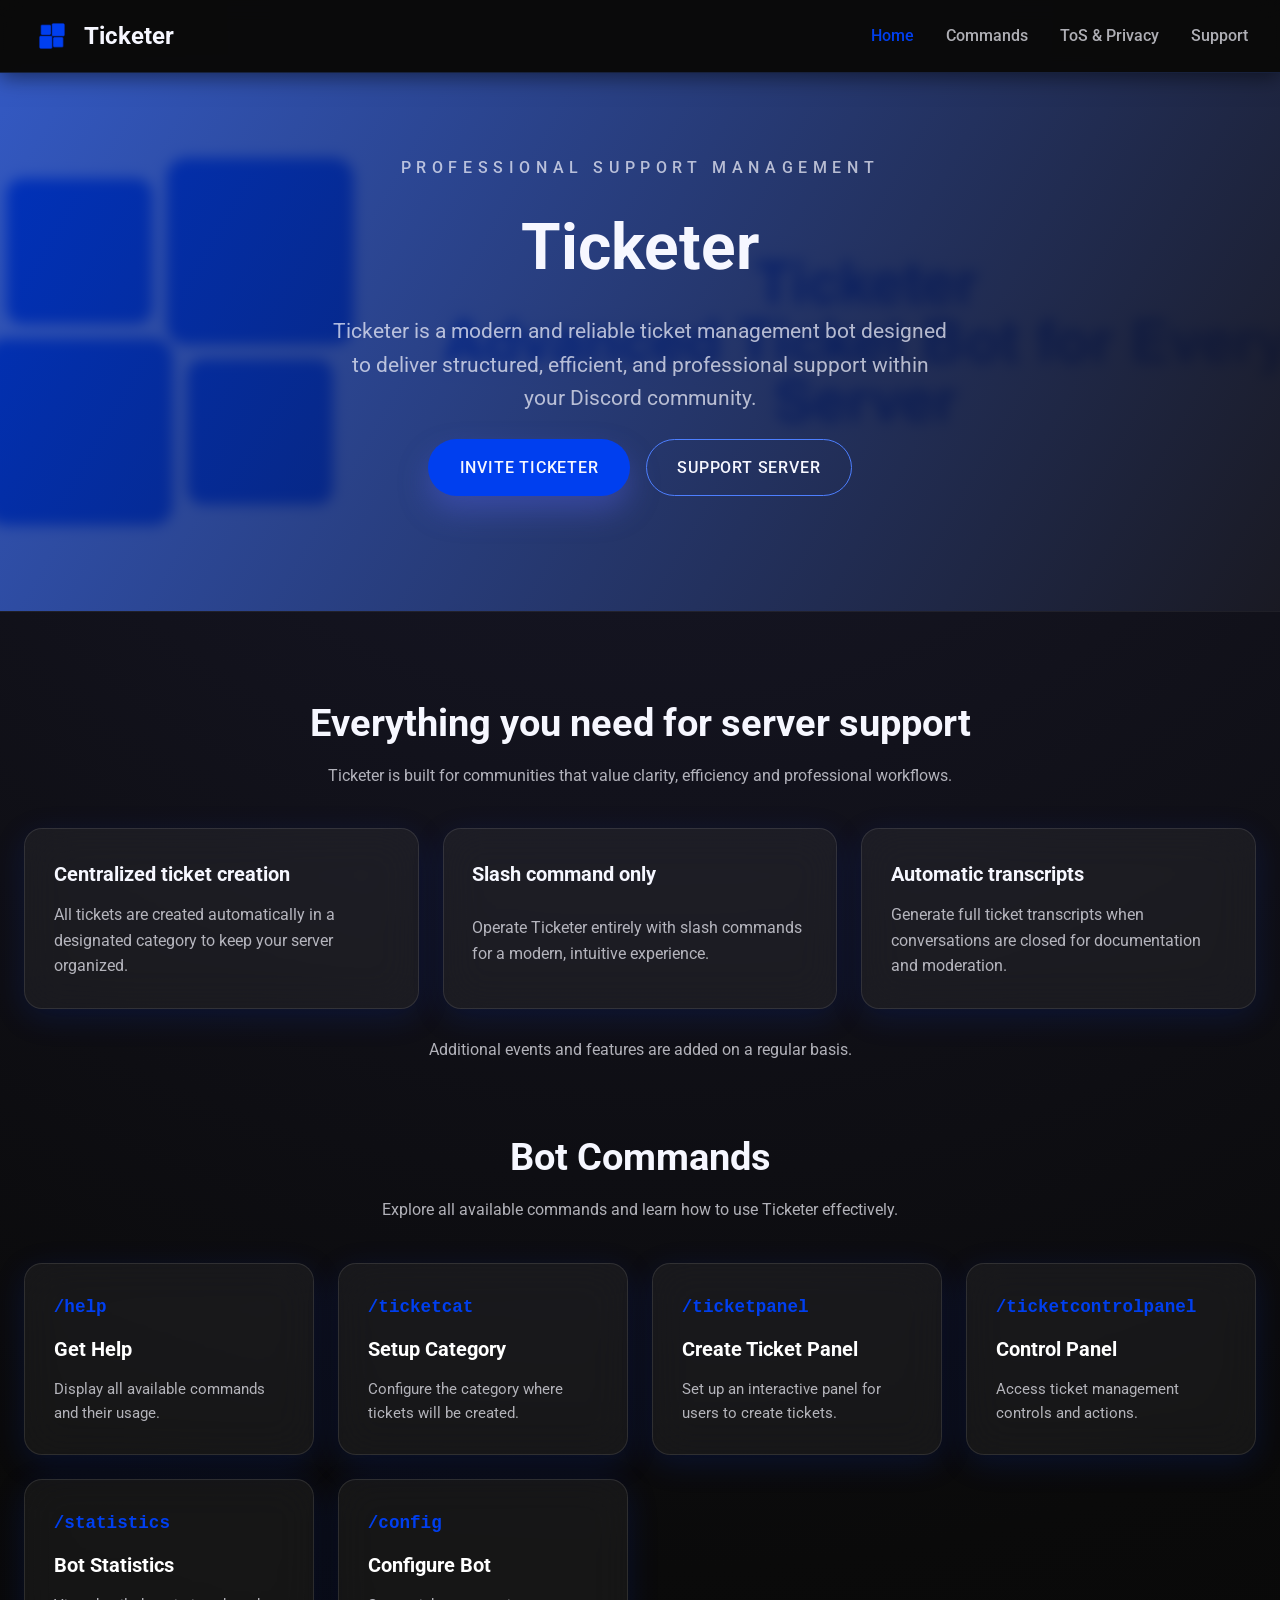
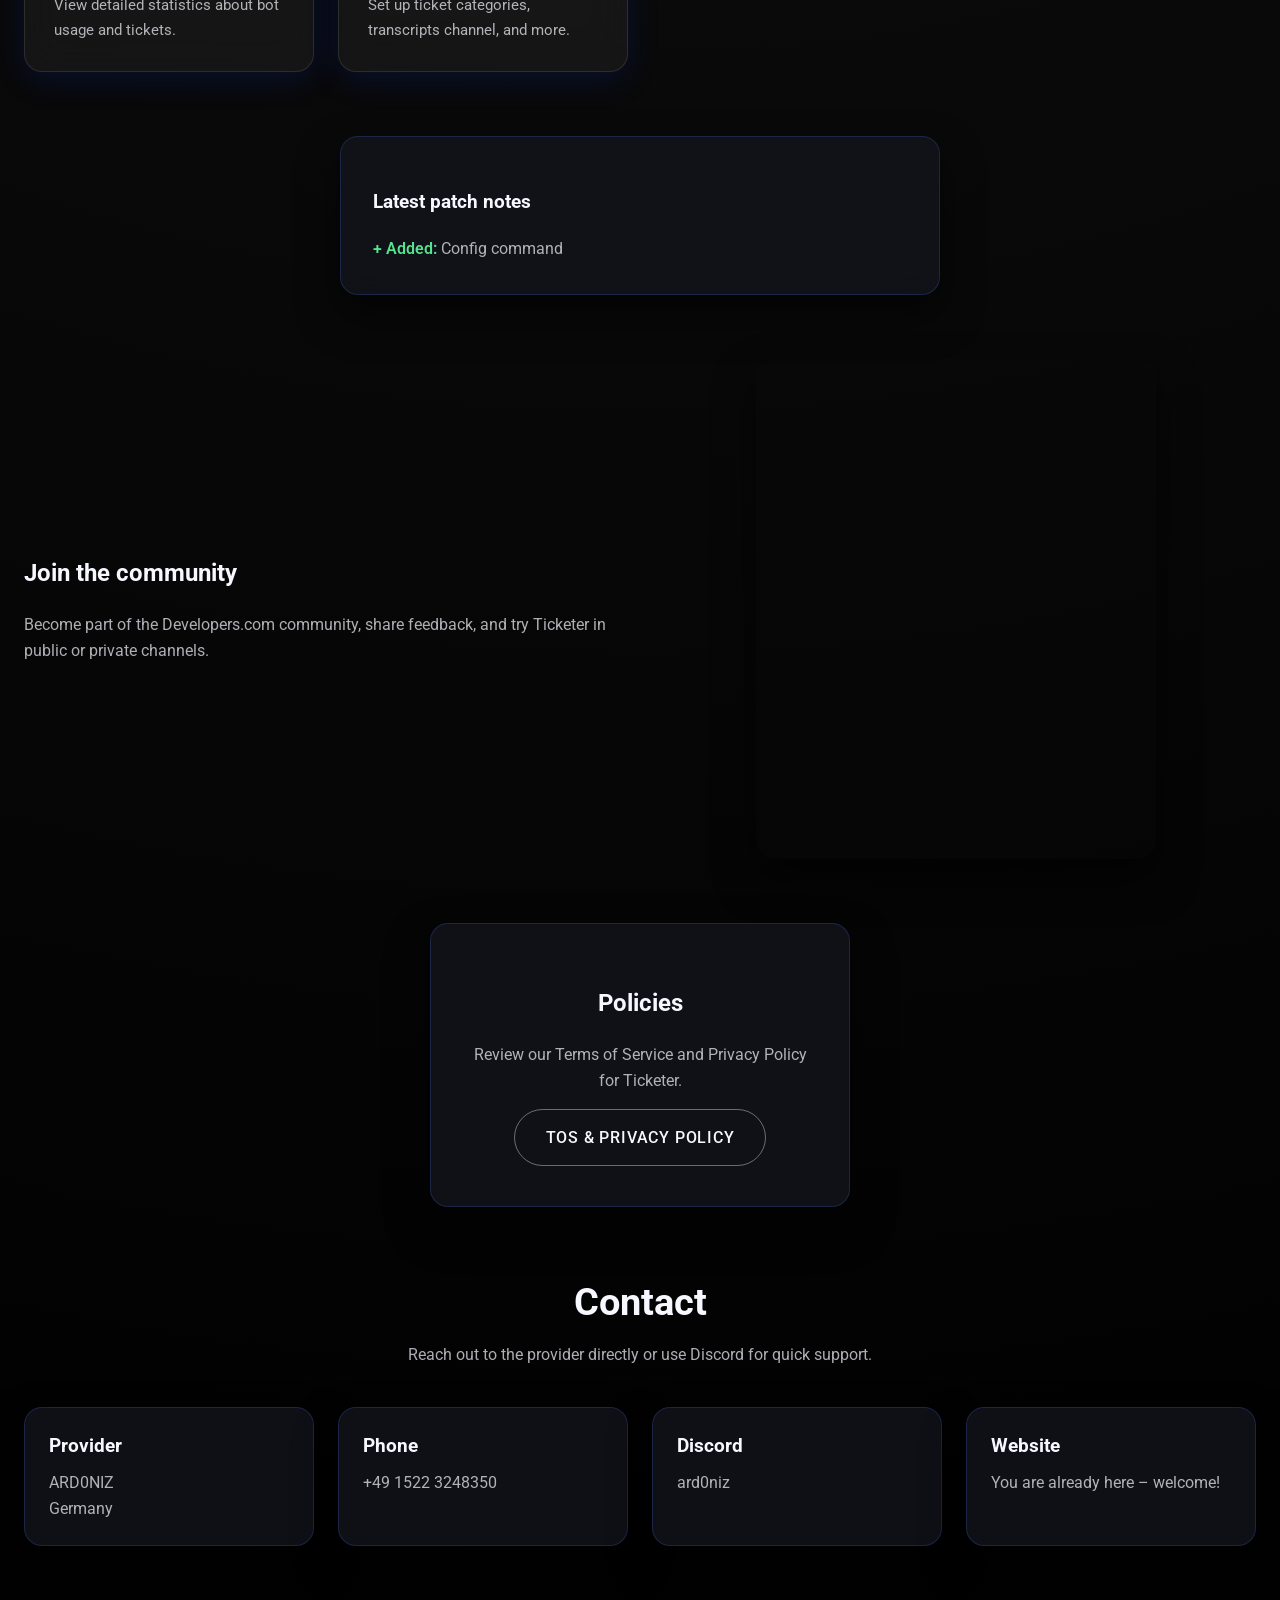
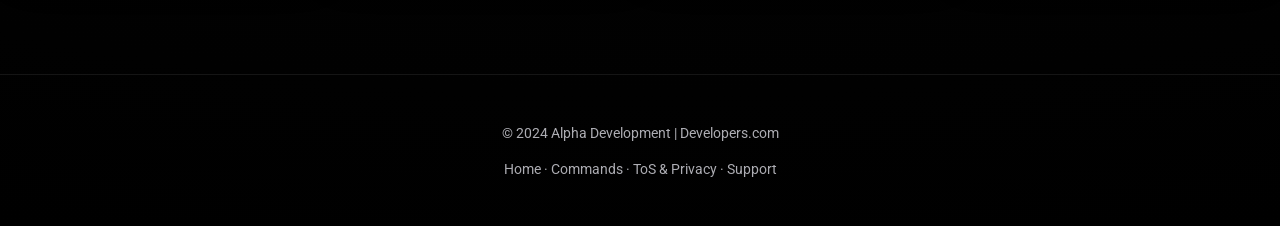
==== commit 471cf4a5: "Update command documentation and homepage to match actual bot commands Co-authored-by: ARD0NIZ <9687" ====
--- a/index.html
+++ b/index.html
@@ -87,35 +87,35 @@
                 <p>Explore all available commands and learn how to use Ticketer effectively.</p>
             </div>
             <div class="commands-grid">
-                <a href="commands/ticket.html" class="command-card">
-                    <code class="command-name">/ticket</code>
-                    <h3>Create Ticket</h3>
-                    <p>Open a new support ticket in your server.</p>
-                </a>
-                <a href="commands/close.html" class="command-card">
-                    <code class="command-name">/close</code>
-                    <h3>Close Ticket</h3>
-                    <p>Close the current ticket and generate a transcript.</p>
-                </a>
-                <a href="commands/add.html" class="command-card">
-                    <code class="command-name">/add</code>
-                    <h3>Add User</h3>
-                    <p>Add a user to the current ticket channel.</p>
-                </a>
-                <a href="commands/remove.html" class="command-card">
-                    <code class="command-name">/remove</code>
-                    <h3>Remove User</h3>
-                    <p>Remove a user from the current ticket channel.</p>
+                <a href="commands/help.html" class="command-card">
+                    <code class="command-name">/help</code>
+                    <h3>Get Help</h3>
+                    <p>Display all available commands and their usage.</p>
+                </a>
+                <a href="commands/ticketcat.html" class="command-card">
+                    <code class="command-name">/ticketcat</code>
+                    <h3>Setup Category</h3>
+                    <p>Configure the category where tickets will be created.</p>
+                </a>
+                <a href="commands/ticketpanel.html" class="command-card">
+                    <code class="command-name">/ticketpanel</code>
+                    <h3>Create Ticket Panel</h3>
+                    <p>Set up an interactive panel for users to create tickets.</p>
+                </a>
+                <a href="commands/ticketcontrolpanel.html" class="command-card">
+                    <code class="command-name">/ticketcontrolpanel</code>
+                    <h3>Control Panel</h3>
+                    <p>Access ticket management controls and actions.</p>
+                </a>
+                <a href="commands/statistics.html" class="command-card">
+                    <code class="command-name">/statistics</code>
+                    <h3>Bot Statistics</h3>
+                    <p>View detailed statistics about bot usage and tickets.</p>
                 </a>
                 <a href="commands/config.html" class="command-card">
                     <code class="command-name">/config</code>
                     <h3>Configure Bot</h3>
                     <p>Set up ticket categories, transcripts channel, and more.</p>
-                </a>
-                <a href="commands/help.html" class="command-card">
-                    <code class="command-name">/help</code>
-                    <h3>Get Help</h3>
-                    <p>Display all available commands and their usage.</p>
                 </a>
             </div>
         </section>
--- a/style.css
+++ b/style.css
@@ -6,9 +6,12 @@
     --accent-light: #4d7fff;
     --text-primary: #f6f7ff;
     --text-secondary: rgba(246, 247, 255, 0.7);
-    --card-bg: rgba(20, 20, 30, 0.9);
+    --card-bg: rgba(20, 20, 30, 0.75);
+    --card-bg-glass: rgba(255, 255, 255, 0.05);
     --card-border: rgba(77, 127, 255, 0.2);
+    --card-border-glass: rgba(255, 255, 255, 0.1);
     --shadow: 0 20px 40px rgba(0, 0, 0, 0.6);
+    --shadow-glass: 0 8px 32px rgba(0, 63, 239, 0.15);
 }
 
 * {
@@ -166,14 +169,23 @@
 }
 
 .feature-card {
-    background: var(--card-bg);
-    border: 1px solid var(--card-border);
+    background: var(--card-bg-glass);
+    border: 1px solid var(--card-border-glass);
     border-radius: 18px;
     padding: 1.8rem;
-    box-shadow: var(--shadow);
-    backdrop-filter: blur(10px);
+    box-shadow: var(--shadow-glass);
+    backdrop-filter: blur(20px);
+    -webkit-backdrop-filter: blur(20px);
     display: grid;
     gap: 0.75rem;
+    transition: all 0.3s ease;
+}
+
+.feature-card:hover {
+    background: rgba(255, 255, 255, 0.08);
+    border-color: var(--accent);
+    transform: translateY(-4px);
+    box-shadow: 0 12px 40px rgba(0, 63, 239, 0.25);
 }
 
 .feature-card h3 {
@@ -512,12 +524,13 @@
 }
 
 .command-card {
-    background: var(--card-bg);
-    border: 1px solid var(--card-border);
+    background: var(--card-bg-glass);
+    border: 1px solid var(--card-border-glass);
     border-radius: 18px;
     padding: 1.8rem;
-    box-shadow: var(--shadow);
-    backdrop-filter: blur(10px);
+    box-shadow: var(--shadow-glass);
+    backdrop-filter: blur(20px);
+    -webkit-backdrop-filter: blur(20px);
     display: grid;
     gap: 0.75rem;
     text-decoration: none;
@@ -527,6 +540,7 @@
 .command-card:hover {
     transform: translateY(-4px);
     border-color: var(--accent);
+    background: rgba(255, 255, 255, 0.08);
     box-shadow: 0 25px 50px rgba(0, 63, 239, 0.4);
 }
 
@@ -541,7 +555,7 @@
 .command-card h3 {
     margin: 0;
     font-size: 1.25rem;
-    color: var(--text-primary);
+    color: #ffffff;
 }
 
 .command-card p {
@@ -552,13 +566,28 @@
 
 /* Discord Embed Mockup */
 .discord-embed {
-    background: #2f3136;
+    background: linear-gradient(135deg, rgba(47, 49, 54, 0.95) 0%, rgba(47, 49, 54, 0.85) 100%);
     border-left: 4px solid var(--accent);
     border-radius: 4px;
     padding: 1rem 1rem 1rem 0.75rem;
     max-width: 520px;
     margin: 1.5rem 0;
-    box-shadow: 0 2px 10px rgba(0, 0, 0, 0.3);
+    box-shadow: 0 4px 16px rgba(0, 0, 0, 0.4);
+    backdrop-filter: blur(10px);
+    -webkit-backdrop-filter: blur(10px);
+    border: 1px solid rgba(255, 255, 255, 0.05);
+    border-left: 4px solid var(--accent);
+}
+
+.embed-preview {
+    display: flex;
+    justify-content: center;
+    margin: 2rem 0;
+    padding: 2rem;
+    background: rgba(0, 0, 0, 0.2);
+    border-radius: 12px;
+    backdrop-filter: blur(10px);
+    -webkit-backdrop-filter: blur(10px);
 }
 
 .embed-author {
@@ -679,34 +708,47 @@
     text-align: center;
     margin-bottom: 3rem;
     padding: 2rem;
-    background: var(--card-bg);
+    background: var(--card-bg-glass);
     border-radius: 18px;
-    border: 1px solid var(--card-border);
+    border: 1px solid var(--card-border-glass);
+    backdrop-filter: blur(20px);
+    -webkit-backdrop-filter: blur(20px);
+    box-shadow: var(--shadow-glass);
 }
 
 .command-usage {
     font-family: 'Courier New', monospace;
-    background: rgba(0, 0, 0, 0.4);
+    background: rgba(0, 0, 0, 0.5);
     padding: 1rem 1.5rem;
     border-radius: 8px;
     font-size: 1.1rem;
     color: var(--accent);
     margin: 1rem 0;
-    border: 1px solid var(--card-border);
+    border: 1px solid var(--card-border-glass);
+    backdrop-filter: blur(10px);
+    -webkit-backdrop-filter: blur(10px);
 }
 
 .command-description-card {
-    background: var(--card-bg);
+    background: var(--card-bg-glass);
     border-radius: 18px;
-    border: 1px solid var(--card-border);
+    border: 1px solid var(--card-border-glass);
     padding: 2rem;
     margin-bottom: 2rem;
+    backdrop-filter: blur(20px);
+    -webkit-backdrop-filter: blur(20px);
+    box-shadow: var(--shadow-glass);
 }
 
 .embed-preview {
     display: flex;
     justify-content: center;
     margin: 2rem 0;
+    padding: 2rem;
+    background: rgba(0, 0, 0, 0.2);
+    border-radius: 12px;
+    backdrop-filter: blur(10px);
+    -webkit-backdrop-filter: blur(10px);
 }
 
 .back-link {
@@ -734,17 +776,21 @@
     flex: 1;
     text-align: center;
     padding: 1rem;
-    background: var(--card-bg);
-    border: 1px solid var(--card-border);
+    background: var(--card-bg-glass);
+    border: 1px solid var(--card-border-glass);
     border-radius: 12px;
     text-decoration: none;
     color: var(--text-primary);
     transition: all 0.3s ease;
+    backdrop-filter: blur(20px);
+    -webkit-backdrop-filter: blur(20px);
 }
 
 .command-nav a:hover {
     border-color: var(--accent);
     transform: translateY(-2px);
+    background: rgba(255, 255, 255, 0.08);
+    box-shadow: var(--shadow-glass);
 }
 
 @media (max-width: 768px) {
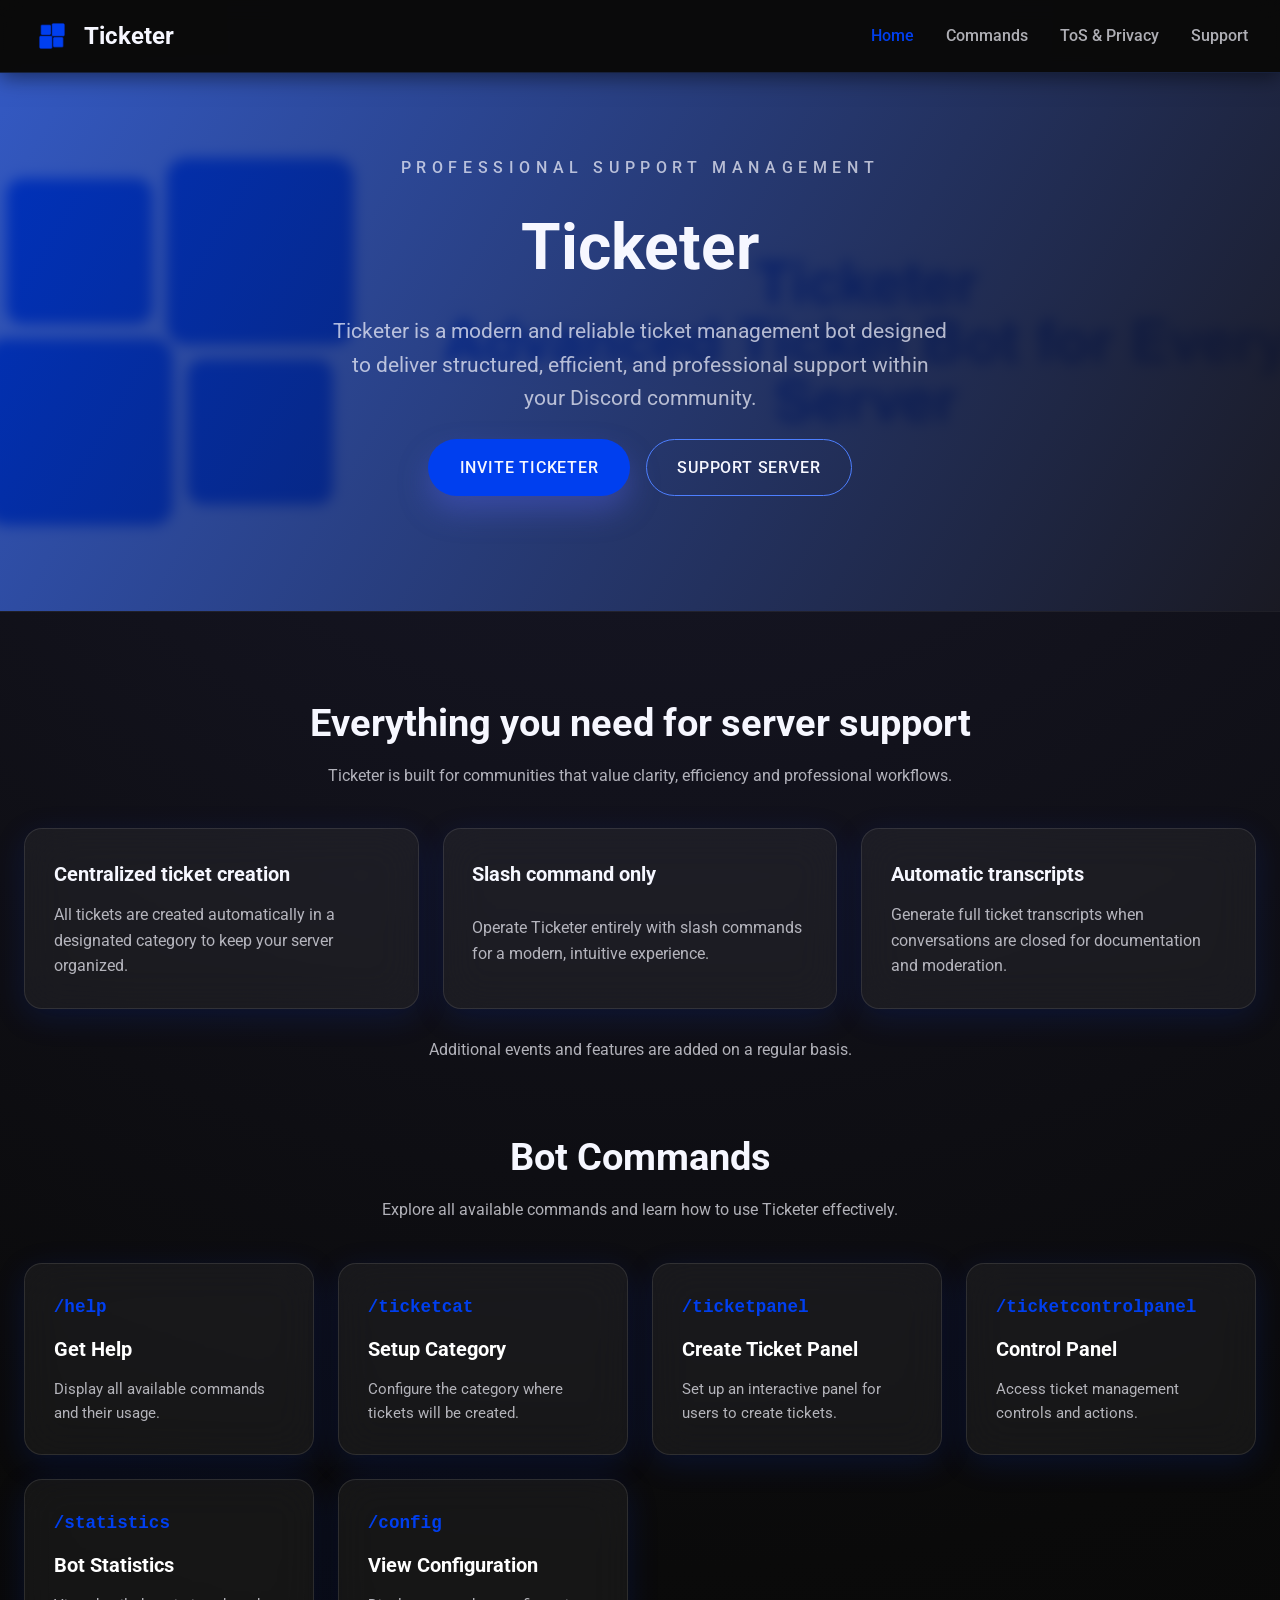
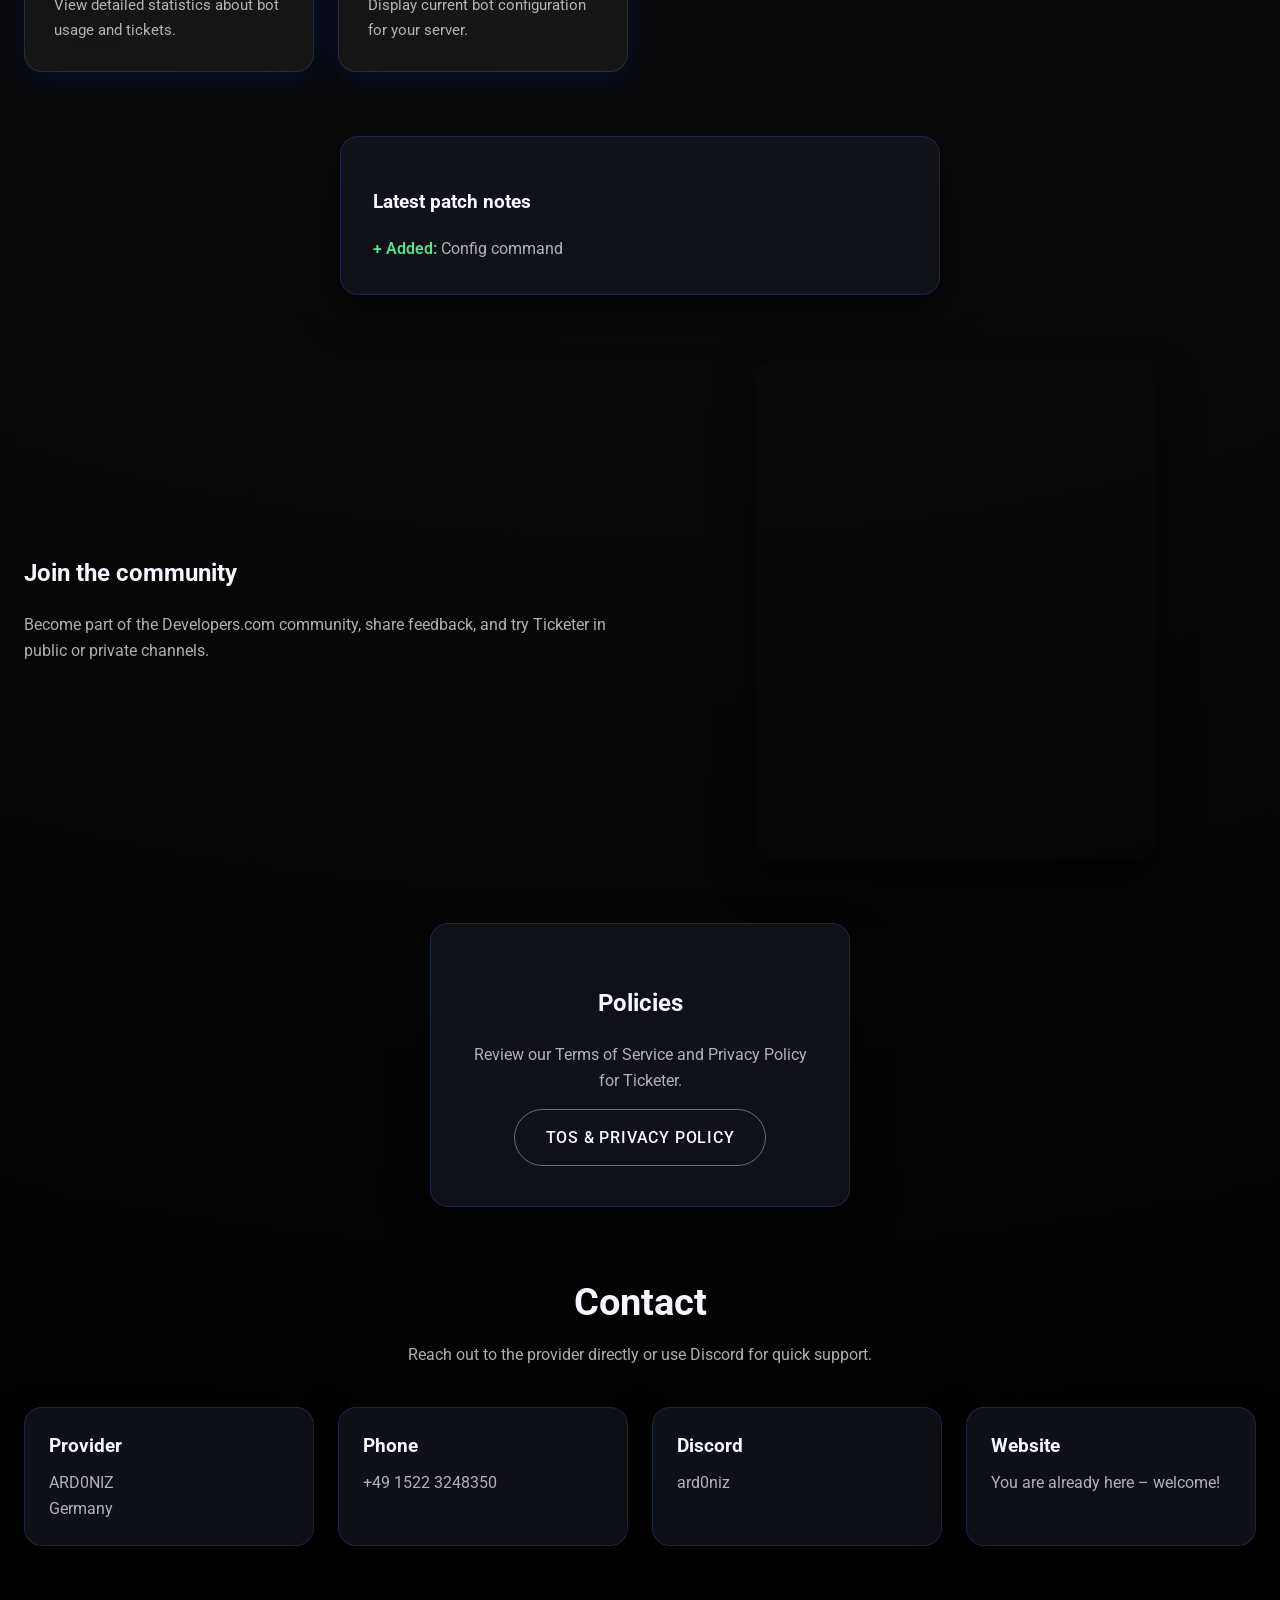
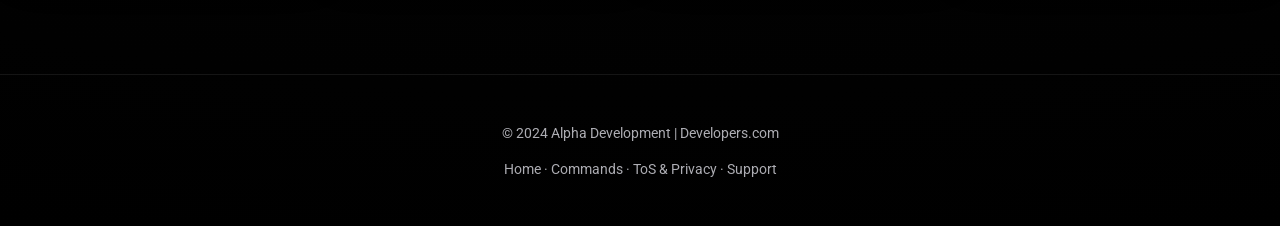
==== commit 8112e3b7: "Fix /config command documentation to match actual bot behavior Co-authored-by: ARD0NIZ <96878771+ARD" ====
--- a/index.html
+++ b/index.html
@@ -114,8 +114,8 @@
                 </a>
                 <a href="commands/config.html" class="command-card">
                     <code class="command-name">/config</code>
-                    <h3>Configure Bot</h3>
-                    <p>Set up ticket categories, transcripts channel, and more.</p>
+                    <h3>View Configuration</h3>
+                    <p>Display current bot configuration for your server.</p>
                 </a>
             </div>
         </section>
